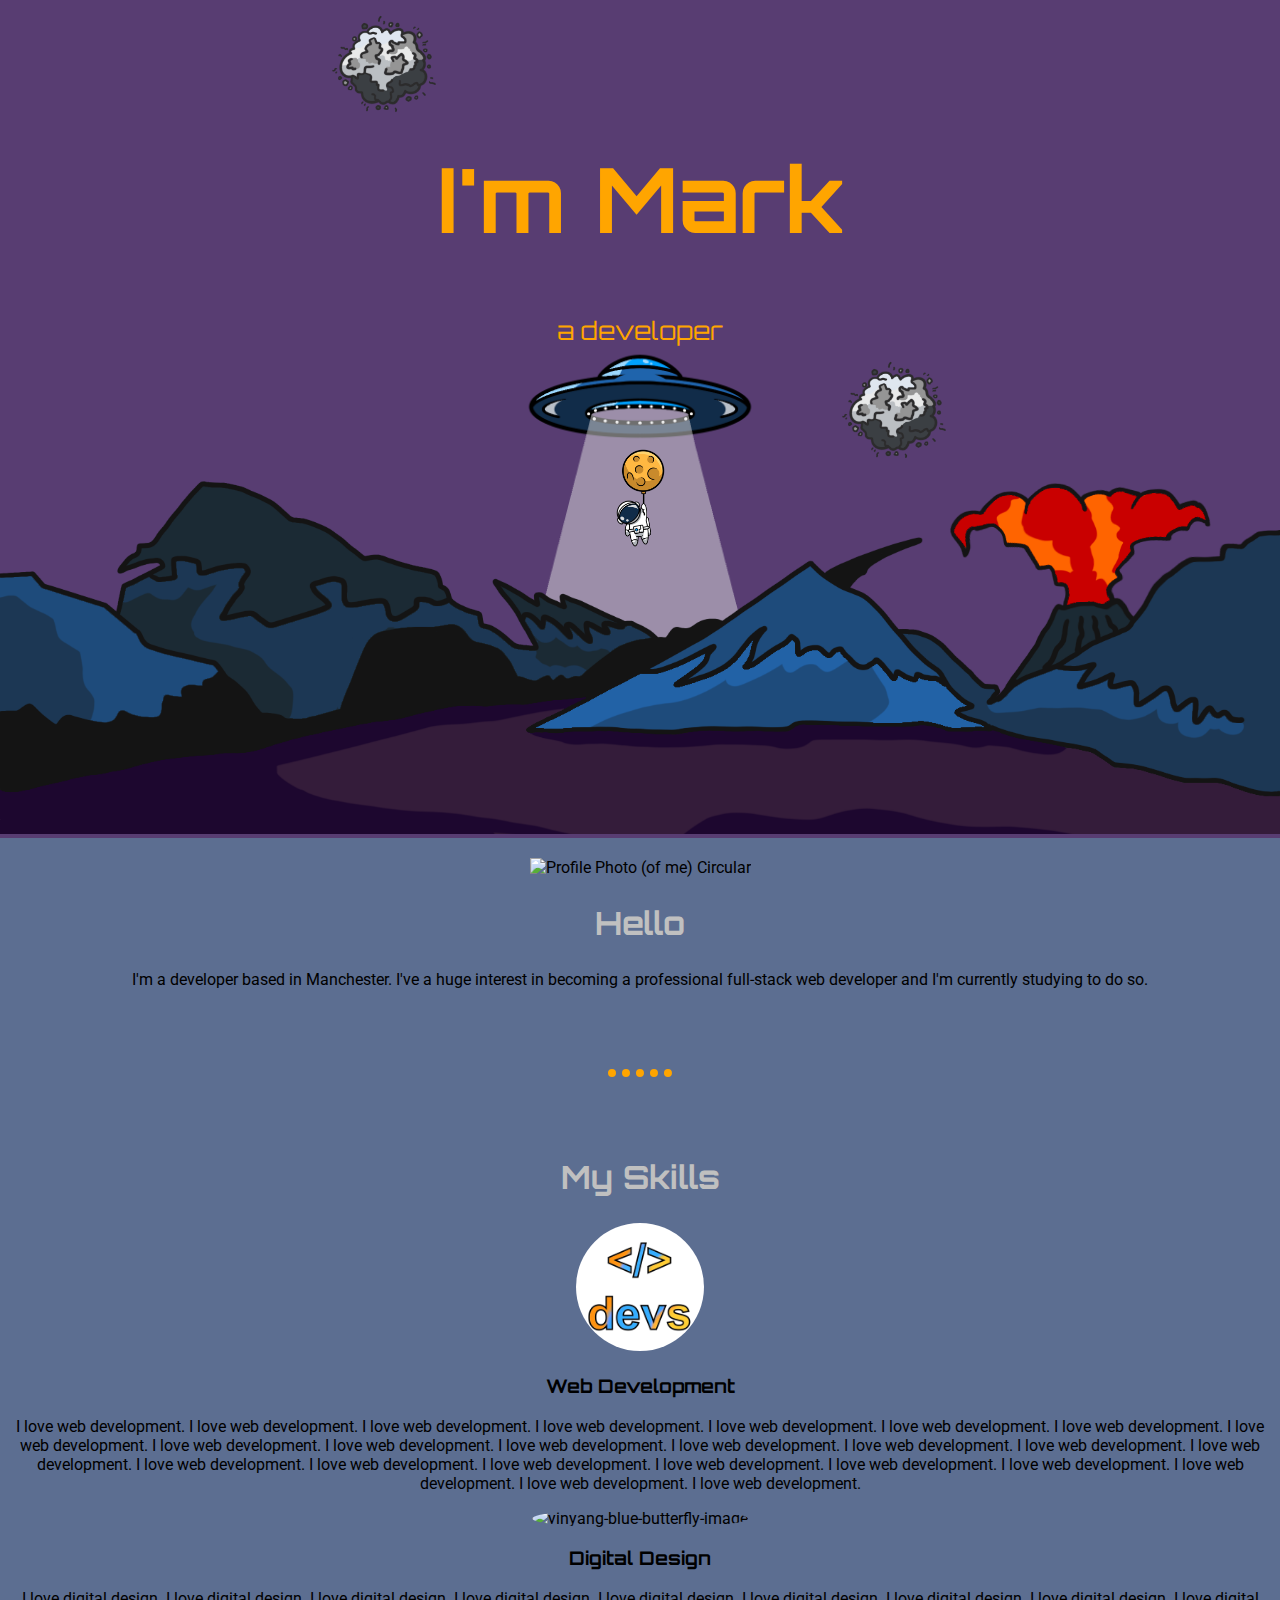
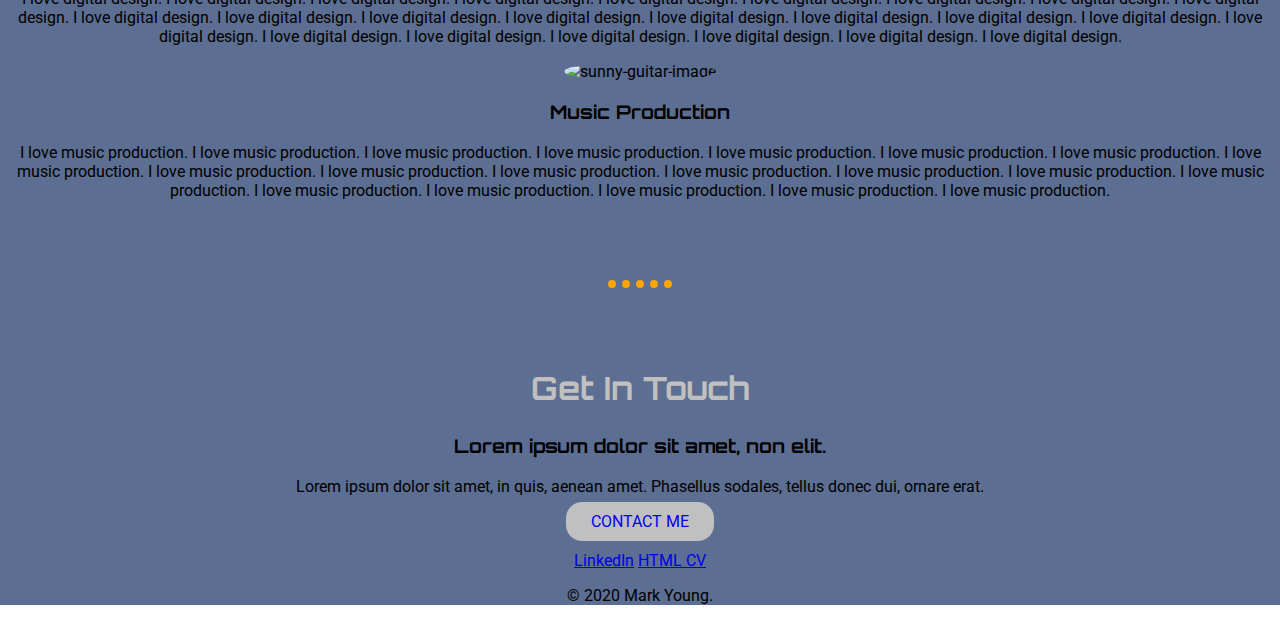
==== index.html @ fd63c4c2 "Add files via upload" ====
<!DOCTYPE html>
<html lang="en" dir="ltr">

<head>
  <meta charset="utf-8">
  <title>Mark Young's Personal Site</title>
  <link rel="stylesheet" type="text/css" href="css/styles.css">
  <link rel="icon" href="favicon-me.ico">
  <link rel="preconnect" href="https://fonts.gstatic.com">
  <link href="https://fonts.googleapis.com/css2?family=Orbitron:wght@400;500;600;700;800;900&family=Roboto:wght@100;300;400;500&display=swap" rel="stylesheet">
</head>

<body>
  <div class="top-container">
    <img class="asteroid-one" src="images/asteroid.png" alt="asteroid-image">
    <h1 class="name">I'm Mark</h1>
    <p class="developer">a developer</p>
    <img class="asteroid-two" src="images/asteroid.png" alt="asteroid-image">
    <img class="ufo" src="images/ufo.png" alt="ufo-image">
    <img class="cute-astronaut" src="images/cute_astronaut.png" alt="cute-astronaut-image">
    <img class="alien-planet" src="images/alien_planet.png" alt="alien-planet-image">
  </div>
  <div class="middle-container">
    <div class="profile">
      <img class="profile-pic" src="images/Profile_Photo_(Me)_Circular.png" width="200" height="200" alt="Profile Photo (of me) Circular">
      <h2>Hello</h2>
      <p>I'm a developer based in Manchester. I've a huge interest in becoming a professional full-stack web developer and I'm currently studying to do so.</p>
    </div>
    <hr>
    <div class="skills">
      <h2>My Skills</h2>
      <div class="skill-row">
        <img class="webdev" src="images/web_dev.png" alt="web-dev-image">
        <h3>Web Development</h3>
        <p>I love web development. I love web development. I love web development. I love web development. I love web development. I love web development.
          I love web development. I love web development. I love web development. I love web development. I love web development. I love web development.
          I love web development. I love web development. I love web development. I love web development. I love web development. I love web development.
          I love web development. I love web development. I love web development. I love web development. I love web development. I love web development.</p>
      </div>
      <div class="skill-row">
        <img class="digidesign" src="images/yinyang_blue_butterfly.png" alt="yinyang-blue-butterfly-image">
        <h3>Digital Design</h3>
        <p>I love digital design. I love digital design. I love digital design. I love digital design. I love digital design. I love digital design.
          I love digital design. I love digital design. I love digital design. I love digital design. I love digital design. I love digital design.
          I love digital design. I love digital design. I love digital design. I love digital design. I love digital design. I love digital design.
          I love digital design. I love digital design. I love digital design. I love digital design. I love digital design. I love digital design.</p>
      </div>
      <div class="skill-row">
        <img class="musicprod" src="images/sunny_guitar.png" alt="sunny-guitar-image">
        <h3>Music Production</h3>
        <p>I love music production. I love music production. I love music production. I love music production. I love music production.
          I love music production. I love music production. I love music production. I love music production. I love music production.
          I love music production. I love music production. I love music production. I love music production. I love music production.
          I love music production. I love music production. I love music production. I love music production. I love music production.</p>
      </div>
    </div>
    <hr>
    <div class="contact-me">
      <h2>Get In Touch</h2>
      <h3>Lorem ipsum dolor sit amet, non elit.</h3>
      <p>Lorem ipsum dolor sit amet, in quis, aenean amet. Phasellus sodales, tellus donec dui, ornare erat.</p>
      <a class="btn" href="mailto:markyoung76@me.com">CONTACT ME</a>
    </div>
  </div>


  <div class="bottom-container">
    <a class="footer-link" href="https://www.linkedin.com/in/mark-young-developer/">LinkedIn</a>
    <a class="footer-link" href="https://markyoung76.github.io/cv-html/">HTML CV</a>
    <p>© 2020 Mark Young.</p>
  </div>

</body>

</html>
---- css/styles.css ----
body {
  margin: 0;
  text-align: center;
  font-family: 'Roboto', sans-serif;
  font-size: 100%;
}

h1 {
  font-size: 5.625rem;
  font-family: 'Orbitron', sans-serif;
  color: orange;
}

h2 {
  font-size: 2rem;
  font-family: 'Orbitron', sans-serif;
  color: silver;
}

h3 {
  font-family: 'Orbitron', sans-serif;
}

hr {
  margin: 80px auto;
  border-style: none;
  border-top-style: dotted;
  border-color: orange;
  border-width: 8px;
  width: 5%;
  background-color: #5c6e91;
}

.top-container {
  width: auto;
  background-color: #583d72;
  margin: 0;
}

.name {
  width: 100%;
  padding-top: 10px;
  margin-top: 0;
  margin: 0 auto 60px auto;
}

.developer {
  width: 100%;
  font-size: 1.5625rem;
  font-family: 'Orbitron', sans-serif;
  margin: 0 auto;
  color: orange;
}

.asteroid-one {
  width: 10%;
  position: relative;
  right: 20%;
  margin: 0;
}

.asteroid-two {
  width: 10%;
  position: relative;
  left: 24%;
  margin: 0;
}

.ufo {
  width: 30%;
  position: absolute;
  left: 35%;
}

.cute-astronaut {
  width: 8%;
  position: relative;
  right: 5%;
  top: 75px;
}

.alien-planet {
  width: 100%;
  position: relative;
}

.middle-container {
  width: auto;
  background-color: #5c6e91;
}

.profile-pic {
  width: 10%;
  height: 10%;
  padding-top: 20px;
}

.webdev {
  width: 10%;
  height: 10%;
  border-radius: 50%;
}

.digidesign {
  width: 10%;
  height: 10%;
  border-radius: 50%;
}

.musicprod {
  width: 10%;
  height: 10%;
  border-radius: 50%;
}

.btn {
  font-family: 'Roboto', sans-serif;
  font-size: 1rem;
  padding: 10px 25px;
  border-radius: 16px;
  border-width: thin;
  border-color: silver;
  background-color: silver;
  flex: 1;
  text-decoration: none;
}

.btn:hover {
  background-color: orange;
}

.bottom-container {
  width: auto;
  background-color: #5c6e91;
  padding-top: 20px;
}
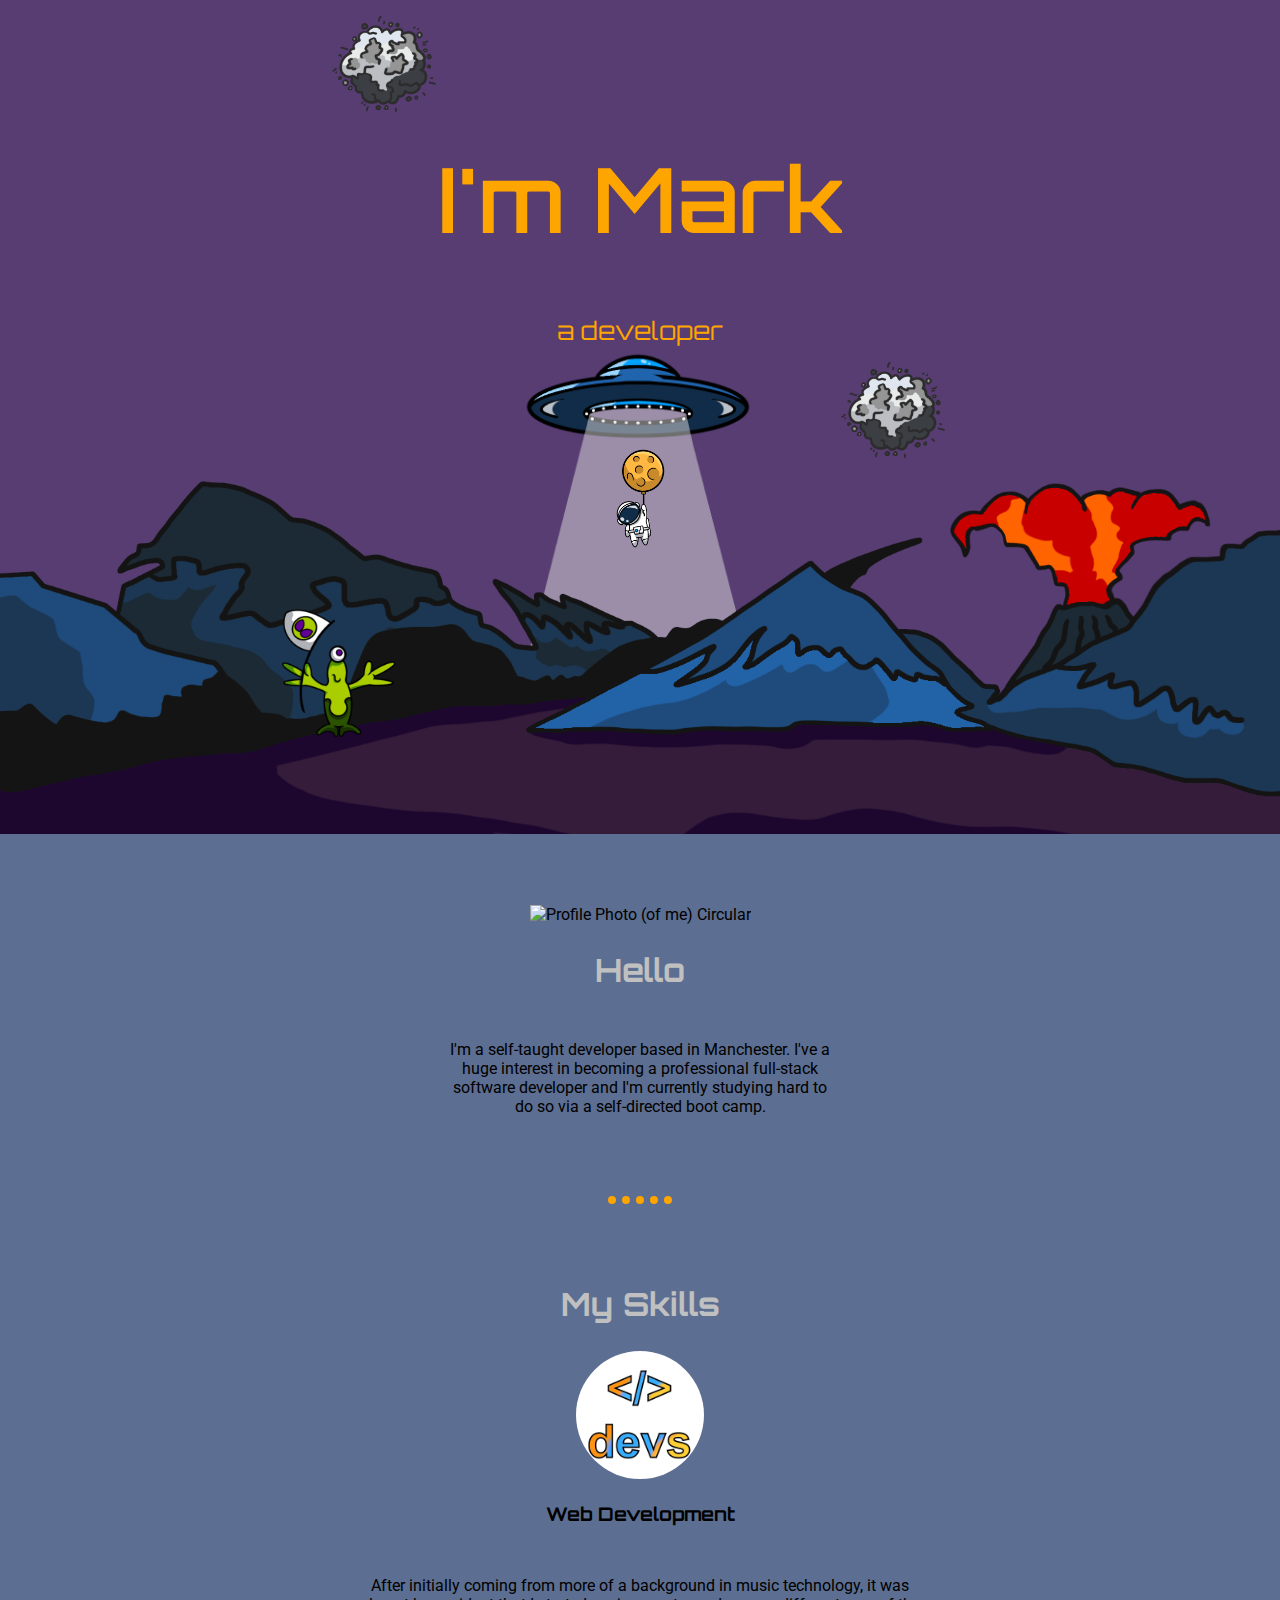
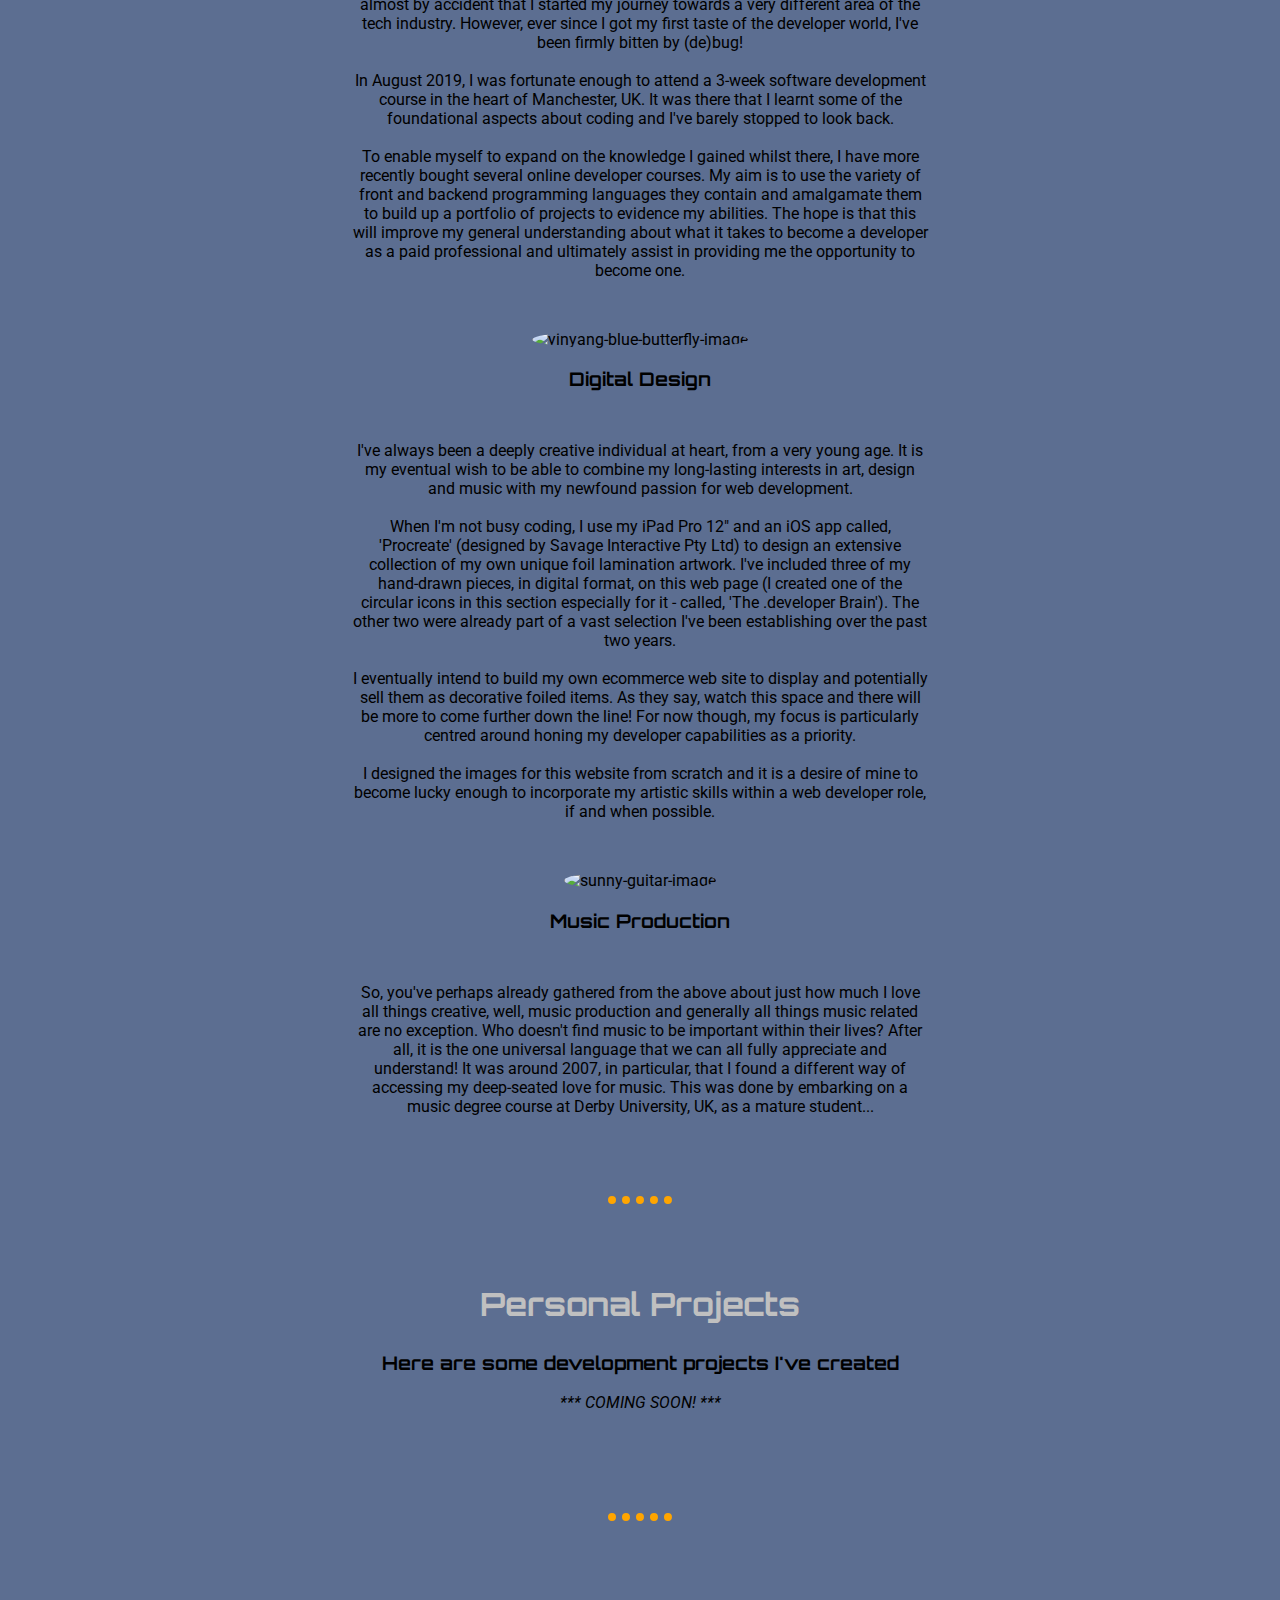
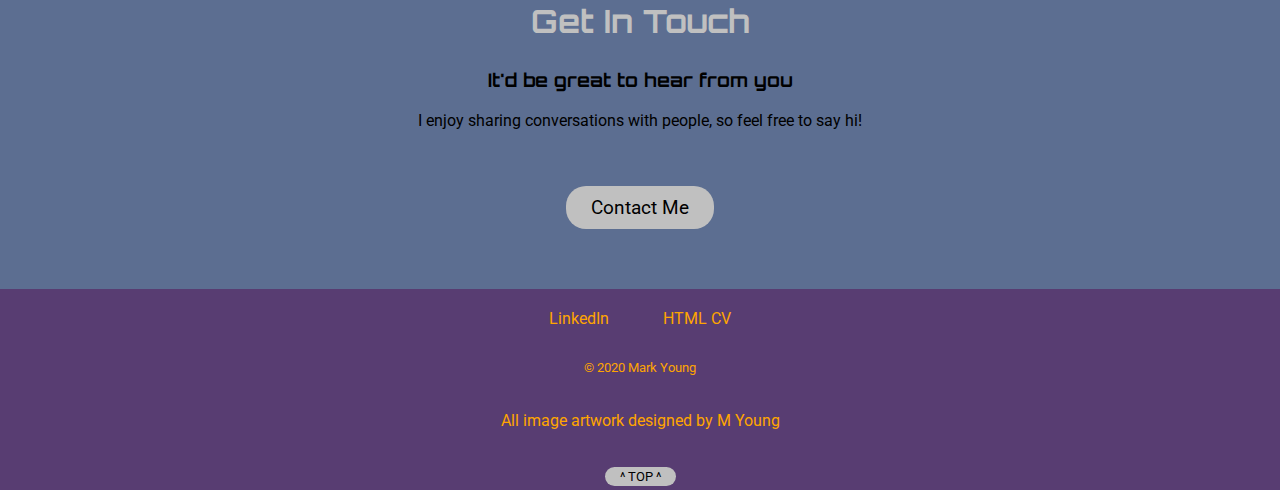
==== commit d61b7094: "Add files via upload" ====
--- a/index.html
+++ b/index.html
@@ -3,7 +3,7 @@
 
 <head>
   <meta charset="utf-8">
-  <title>Mark Young's Personal Site</title>
+  <title>Mark Young Developer</title>
   <link rel="stylesheet" type="text/css" href="css/styles.css">
   <link rel="icon" href="favicon-me.ico">
   <link rel="preconnect" href="https://fonts.gstatic.com">
@@ -11,20 +11,22 @@
 </head>
 
 <body>
-  <div class="top-container">
+  <div id="top" class="top-container">
     <img class="asteroid-one" src="images/asteroid.png" alt="asteroid-image">
     <h1 class="name">I'm Mark</h1>
     <p class="developer">a developer</p>
     <img class="asteroid-two" src="images/asteroid.png" alt="asteroid-image">
     <img class="ufo" src="images/ufo.png" alt="ufo-image">
     <img class="cute-astronaut" src="images/cute_astronaut.png" alt="cute-astronaut-image">
+    <img class="funny-alien" src="images/funny_alien.png" alt="funny-alien-image">
     <img class="alien-planet" src="images/alien_planet.png" alt="alien-planet-image">
   </div>
   <div class="middle-container">
     <div class="profile">
       <img class="profile-pic" src="images/Profile_Photo_(Me)_Circular.png" width="200" height="200" alt="Profile Photo (of me) Circular">
       <h2>Hello</h2>
-      <p>I'm a developer based in Manchester. I've a huge interest in becoming a professional full-stack web developer and I'm currently studying to do so.</p>
+      <p class="intro-text">I'm a self-taught developer based in Manchester. I've a huge interest in becoming a professional full-stack software developer
+        and I'm currently studying hard to do so via a self-directed boot camp.</p>
     </div>
     <hr>
     <div class="skills">
@@ -32,34 +34,55 @@
       <div class="skill-row">
         <img class="webdev" src="images/web_dev.png" alt="web-dev-image">
         <h3>Web Development</h3>
-        <p>I love web development. I love web development. I love web development. I love web development. I love web development. I love web development.
-          I love web development. I love web development. I love web development. I love web development. I love web development. I love web development.
-          I love web development. I love web development. I love web development. I love web development. I love web development. I love web development.
-          I love web development. I love web development. I love web development. I love web development. I love web development. I love web development.</p>
+        <p class="webdev-text">After initially coming from more of a background in music technology, it was almost by accident that I started my journey towards a very different area
+          of the tech industry. However, ever since I got my first taste of the developer world, I've been firmly bitten by (de)bug!
+          <br><br>
+          In August 2019, I was fortunate enough to attend a 3-week software development course in the heart of Manchester, UK. It was there that I learnt some of the foundational
+          aspects about coding and I've barely stopped to look back.
+          <br><br>
+          To enable myself to expand on the knowledge I gained whilst there, I have more recently bought several online developer courses. My aim is to use the variety of front and
+          backend programming languages they contain and amalgamate them to build up a portfolio of projects to evidence my abilities. The hope is that this will improve my general
+          understanding about what it takes to become a developer as a paid professional and ultimately assist in providing me the opportunity to become one.
+        </p>
       </div>
       <div class="skill-row">
         <img class="digidesign" src="images/yinyang_blue_butterfly.png" alt="yinyang-blue-butterfly-image">
         <h3>Digital Design</h3>
-        <p>I love digital design. I love digital design. I love digital design. I love digital design. I love digital design. I love digital design.
-          I love digital design. I love digital design. I love digital design. I love digital design. I love digital design. I love digital design.
-          I love digital design. I love digital design. I love digital design. I love digital design. I love digital design. I love digital design.
-          I love digital design. I love digital design. I love digital design. I love digital design. I love digital design. I love digital design.</p>
+        <p class="digidesign-text">I've always been a deeply creative individual at heart, from a very young age. It is my eventual wish to be able to combine my long-lasting interests
+          in art, design and music with my newfound passion for web development.
+          <br><br>
+          When I'm not busy coding, I use my iPad Pro 12" and an iOS app called, 'Procreate' (designed by Savage Interactive Pty Ltd) to design an extensive collection of my own unique
+          foil lamination artwork. I've included three of my hand-drawn pieces, in digital format, on this web page (I created one of the circular icons in this section especially
+          for it - called, 'The .developer Brain'). The other two were already part of a vast selection I've been establishing over the past two years.
+          <br><br>
+          I eventually intend to build my own ecommerce web site to display and potentially sell them as decorative foiled items. As they say, watch this space and there will be
+          more to come further down the line! For now though, my focus is particularly centred around honing my developer capabilities as a priority.
+          <br><br>
+          I designed the images for this website from scratch and it is a desire of mine to become lucky enough to incorporate my artistic skills within a web developer role, if and
+          when possible.
+        </p>
       </div>
       <div class="skill-row">
         <img class="musicprod" src="images/sunny_guitar.png" alt="sunny-guitar-image">
         <h3>Music Production</h3>
-        <p>I love music production. I love music production. I love music production. I love music production. I love music production.
-          I love music production. I love music production. I love music production. I love music production. I love music production.
-          I love music production. I love music production. I love music production. I love music production. I love music production.
-          I love music production. I love music production. I love music production. I love music production. I love music production.</p>
+        <p class="musicprod-text">So, you've perhaps already gathered from the above about just how much I love all things creative, well, music production and generally all things
+          music related are no exception. Who doesn't find music to be important within their lives? After all, it is the one universal language that we can all fully appreciate and
+          understand! It was around 2007, in particular, that I found a different way of accessing my deep-seated love for music. This was done by embarking on a music degree
+          course at Derby University, UK, as a mature student... </p>
       </div>
+    </div>
+    <hr>
+    <div class="projects">
+      <h2>Personal Projects</h2>
+      <h3>Here are some development projects I've created</h3>
+      <p><em>*** COMING SOON! ***</em></p>
     </div>
     <hr>
     <div class="contact-me">
       <h2>Get In Touch</h2>
-      <h3>Lorem ipsum dolor sit amet, non elit.</h3>
-      <p>Lorem ipsum dolor sit amet, in quis, aenean amet. Phasellus sodales, tellus donec dui, ornare erat.</p>
-      <a class="btn" href="mailto:markyoung76@me.com">CONTACT ME</a>
+      <h3>It'd be great to hear from you</h3>
+      <p class="btn-gap">I enjoy sharing conversations with people, so feel free to say hi!</p>
+      <a class="btn" href="mailto:markyoung76@me.com">Contact Me</a>
     </div>
   </div>
 
@@ -67,7 +90,9 @@
   <div class="bottom-container">
     <a class="footer-link" href="https://www.linkedin.com/in/mark-young-developer/">LinkedIn</a>
     <a class="footer-link" href="https://markyoung76.github.io/cv-html/">HTML CV</a>
-    <p>© 2020 Mark Young.</p>
+    <p class="copyright">© 2020 Mark Young</p>
+    <p class="image-credits">All image artwork designed by M Young</p>
+    <a class="buttontop" href="#top">^ TOP ^</a>
   </div>
 
 </body>
--- a/css/styles.css
+++ b/css/styles.css
@@ -1,3 +1,5 @@
+/*body headers and horizontal rules*/
+
 body {
   margin: 0;
   text-align: center;
@@ -15,6 +17,10 @@
   font-size: 2rem;
   font-family: 'Orbitron', sans-serif;
   color: silver;
+}
+
+h2:hover {
+  color: orange;
 }
 
 h3 {
@@ -31,6 +37,8 @@
   background-color: #5c6e91;
 }
 
+/*top container*/
+
 .top-container {
   width: auto;
   background-color: #583d72;
@@ -39,11 +47,16 @@
 
 .name {
   width: 100%;
+  font-weight: 600;
   padding-top: 10px;
   margin-top: 0;
   margin: 0 auto 60px auto;
 }
 
+.name:hover {
+  color: silver;
+}
+
 .developer {
   width: 100%;
   font-size: 1.5625rem;
@@ -52,6 +65,10 @@
   color: orange;
 }
 
+.developer:hover {
+  color: silver;
+}
+
 .asteroid-one {
   width: 10%;
   position: relative;
@@ -62,27 +79,38 @@
 .asteroid-two {
   width: 10%;
   position: relative;
-  left: 24%;
-  margin: 0;
+  left: 45.2%;
+  margin-bottom: 20%;
 }
 
 .ufo {
   width: 30%;
-  position: absolute;
-  left: 35%;
+  position: relative;
+  left: 5%;
 }
 
 .cute-astronaut {
   width: 8%;
   position: relative;
-  right: 5%;
-  top: 75px;
+  right: 14%;
+  margin: 0 0 14.1% 0;
+}
+
+.funny-alien {
+  width: 12%;
+  position: relative;
+  z-index: 1;
+  right: 48%;
+  margin: 0 0 -1.5% 0;
 }
 
 .alien-planet {
   width: 100%;
   position: relative;
-}
+  margin: -20% auto -1% auto;
+}
+
+/*middle container*/
 
 .middle-container {
   width: auto;
@@ -92,7 +120,12 @@
 .profile-pic {
   width: 10%;
   height: 10%;
-  padding-top: 20px;
+  padding-top: 80px;
+}
+
+.intro-text {
+  margin: 50px auto;
+  width: 30%;
 }
 
 .webdev {
@@ -101,23 +134,50 @@
   border-radius: 50%;
 }
 
+.webdev-text {
+  margin: 50px auto;
+  width: 45%;
+}
+
 .digidesign {
   width: 10%;
   height: 10%;
   border-radius: 50%;
 }
 
+.digidesign-text {
+  margin: 50px auto;
+  width: 45%;
+}
+
 .musicprod {
   width: 10%;
   height: 10%;
   border-radius: 50%;
 }
 
+.musicprod-text {
+  margin: 50px auto;
+  width: 45%;
+}
+
+.projects {
+  padding: 0 0 5px 0;
+}
+
+.contact-me {
+  padding: 0 0 70px 0;
+}
+
+.btn-gap {
+  padding: 0 0 50px 0;
+}
+
 .btn {
-  font-family: 'Roboto', sans-serif;
-  font-size: 1rem;
+  color: black;
+  font-size: 1.2rem;
   padding: 10px 25px;
-  border-radius: 16px;
+  border-radius: 20px;
   border-width: thin;
   border-color: silver;
   background-color: silver;
@@ -129,8 +189,56 @@
   background-color: orange;
 }
 
+/*bottom container*/
+
 .bottom-container {
   width: auto;
-  background-color: #5c6e91;
+  background-color: #583d72;
+  padding: 20px 0 5px 0;
+}
+
+.footer-link {
+  color: orange;
+  font-size: 1rem;
+  padding: 0 25px 0 25px;
+  text-decoration: none;
+}
+
+.footer-link:hover {
+  color: silver;
+}
+
+.copyright {
+  color: orange;
+  font-size: 0.8rem;
   padding-top: 20px;
 }
+
+.copyright:hover {
+  color: silver;
+}
+
+.image-credits {
+  color: orange;
+  font-size: 1rem;
+  padding: 20px 0 20px 0;
+}
+
+.image-credits:hover {
+  color: silver;
+}
+
+.buttontop {
+  color: black;
+  font-size: 0.8rem;
+  padding: 2px 15px;
+  border-radius: 18px;
+  border-width: thin;
+  border-color: silver;
+  background-color: silver;
+  text-decoration: none;
+}
+
+.buttontop:hover {
+  background-color: orange;
+}
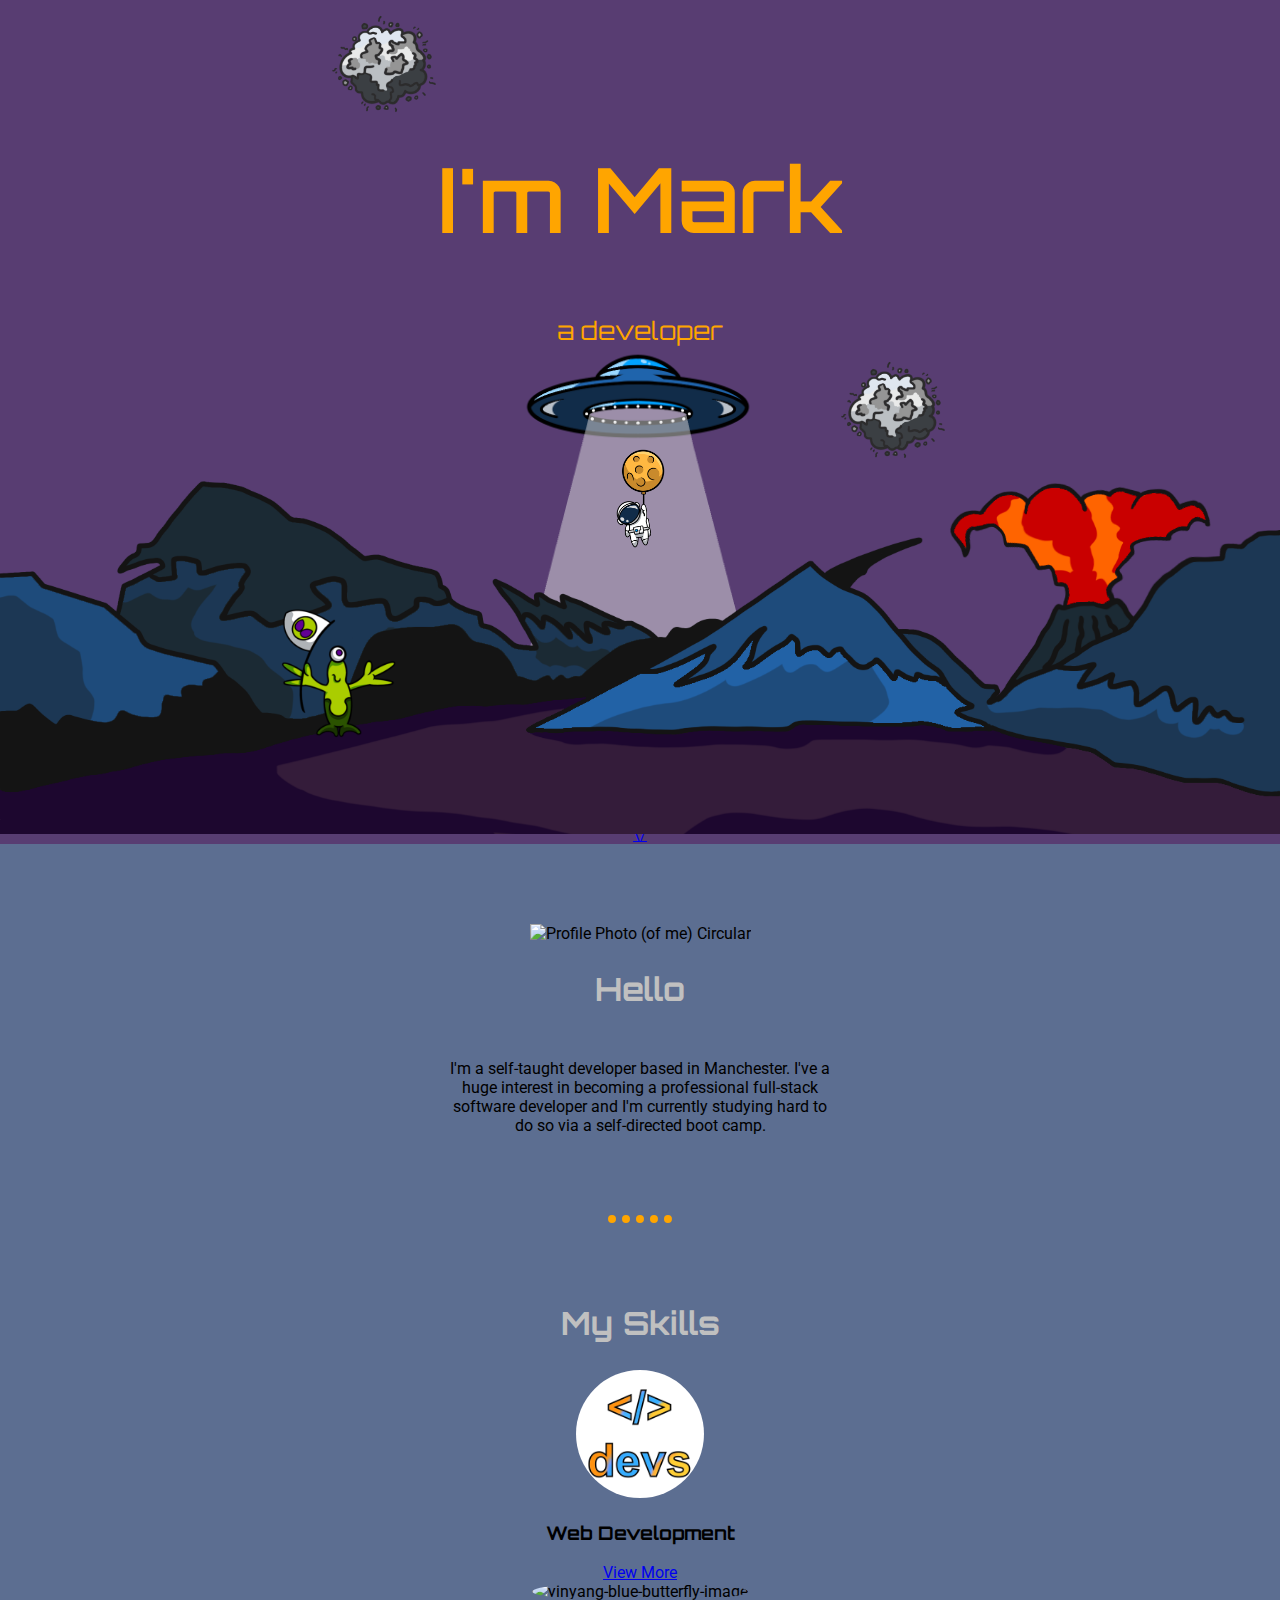
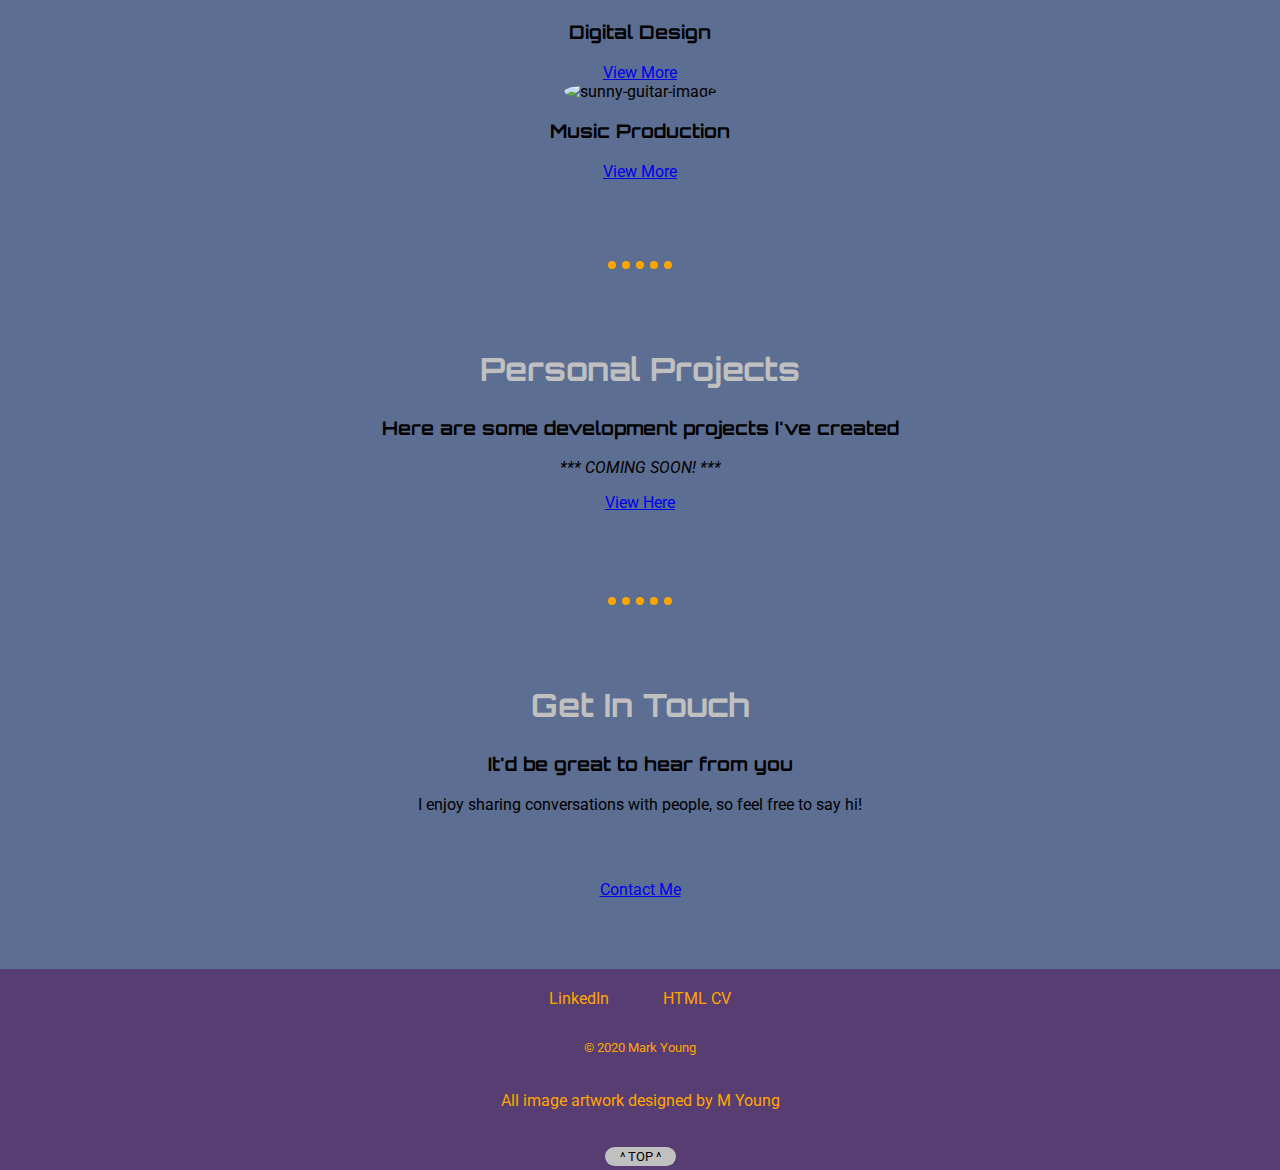
==== commit b305e6bb: "Add files via upload" ====
--- a/index.html
+++ b/index.html
@@ -20,8 +20,9 @@
     <img class="cute-astronaut" src="images/cute_astronaut.png" alt="cute-astronaut-image">
     <img class="funny-alien" src="images/funny_alien.png" alt="funny-alien-image">
     <img class="alien-planet" src="images/alien_planet.png" alt="alien-planet-image">
+    <a class="buttonmiddle" href="#middle"> \/ </a>
   </div>
-  <div class="middle-container">
+  <div id="middle" class="middle-container">
     <div class="profile">
       <img class="profile-pic" src="images/Profile_Photo_(Me)_Circular.png" width="200" height="200" alt="Profile Photo (of me) Circular">
       <h2>Hello</h2>
@@ -34,41 +35,17 @@
       <div class="skill-row">
         <img class="webdev" src="images/web_dev.png" alt="web-dev-image">
         <h3>Web Development</h3>
-        <p class="webdev-text">After initially coming from more of a background in music technology, it was almost by accident that I started my journey towards a very different area
-          of the tech industry. However, ever since I got my first taste of the developer world, I've been firmly bitten by (de)bug!
-          <br><br>
-          In August 2019, I was fortunate enough to attend a 3-week software development course in the heart of Manchester, UK. It was there that I learnt some of the foundational
-          aspects about coding and I've barely stopped to look back.
-          <br><br>
-          To enable myself to expand on the knowledge I gained whilst there, I have more recently bought several online developer courses. My aim is to use the variety of front and
-          backend programming languages they contain and amalgamate them to build up a portfolio of projects to evidence my abilities. The hope is that this will improve my general
-          understanding about what it takes to become a developer as a paid professional and ultimately assist in providing me the opportunity to become one.
-        </p>
+        <a class="btn-view-more" href="webdev.html#middle">View More</a>
       </div>
       <div class="skill-row">
         <img class="digidesign" src="images/yinyang_blue_butterfly.png" alt="yinyang-blue-butterfly-image">
         <h3>Digital Design</h3>
-        <p class="digidesign-text">I've always been a deeply creative individual at heart, from a very young age. It is my eventual wish to be able to combine my long-lasting interests
-          in art, design and music with my newfound passion for web development.
-          <br><br>
-          When I'm not busy coding, I use my iPad Pro 12" and an iOS app called, 'Procreate' (designed by Savage Interactive Pty Ltd) to design an extensive collection of my own unique
-          foil lamination artwork. I've included three of my hand-drawn pieces, in digital format, on this web page (I created one of the circular icons in this section especially
-          for it - called, 'The .developer Brain'). The other two were already part of a vast selection I've been establishing over the past two years.
-          <br><br>
-          I eventually intend to build my own ecommerce web site to display and potentially sell them as decorative foiled items. As they say, watch this space and there will be
-          more to come further down the line! For now though, my focus is particularly centred around honing my developer capabilities as a priority.
-          <br><br>
-          I designed the images for this website from scratch and it is a desire of mine to become lucky enough to incorporate my artistic skills within a web developer role, if and
-          when possible.
-        </p>
+        <a class="btn-view-more" href="digidesign.html#middle">View More</a>
       </div>
       <div class="skill-row">
         <img class="musicprod" src="images/sunny_guitar.png" alt="sunny-guitar-image">
         <h3>Music Production</h3>
-        <p class="musicprod-text">So, you've perhaps already gathered from the above about just how much I love all things creative, well, music production and generally all things
-          music related are no exception. Who doesn't find music to be important within their lives? After all, it is the one universal language that we can all fully appreciate and
-          understand! It was around 2007, in particular, that I found a different way of accessing my deep-seated love for music. This was done by embarking on a music degree
-          course at Derby University, UK, as a mature student... </p>
+        <a class="btn-view-more-2" href="musicprod.html#middle">View More</a>
       </div>
     </div>
     <hr>
@@ -76,16 +53,16 @@
       <h2>Personal Projects</h2>
       <h3>Here are some development projects I've created</h3>
       <p><em>*** COMING SOON! ***</em></p>
+      <a class="btn-view-more-3" href="projects.html">View Here</a>
     </div>
     <hr>
     <div class="contact-me">
       <h2>Get In Touch</h2>
       <h3>It'd be great to hear from you</h3>
       <p class="btn-gap">I enjoy sharing conversations with people, so feel free to say hi!</p>
-      <a class="btn" href="mailto:markyoung76@me.com">Contact Me</a>
+      <a class="btn-contact" href="mailto:markyoung76@me.com">Contact Me</a>
     </div>
   </div>
-
 
   <div class="bottom-container">
     <a class="footer-link" href="https://www.linkedin.com/in/mark-young-developer/">LinkedIn</a>
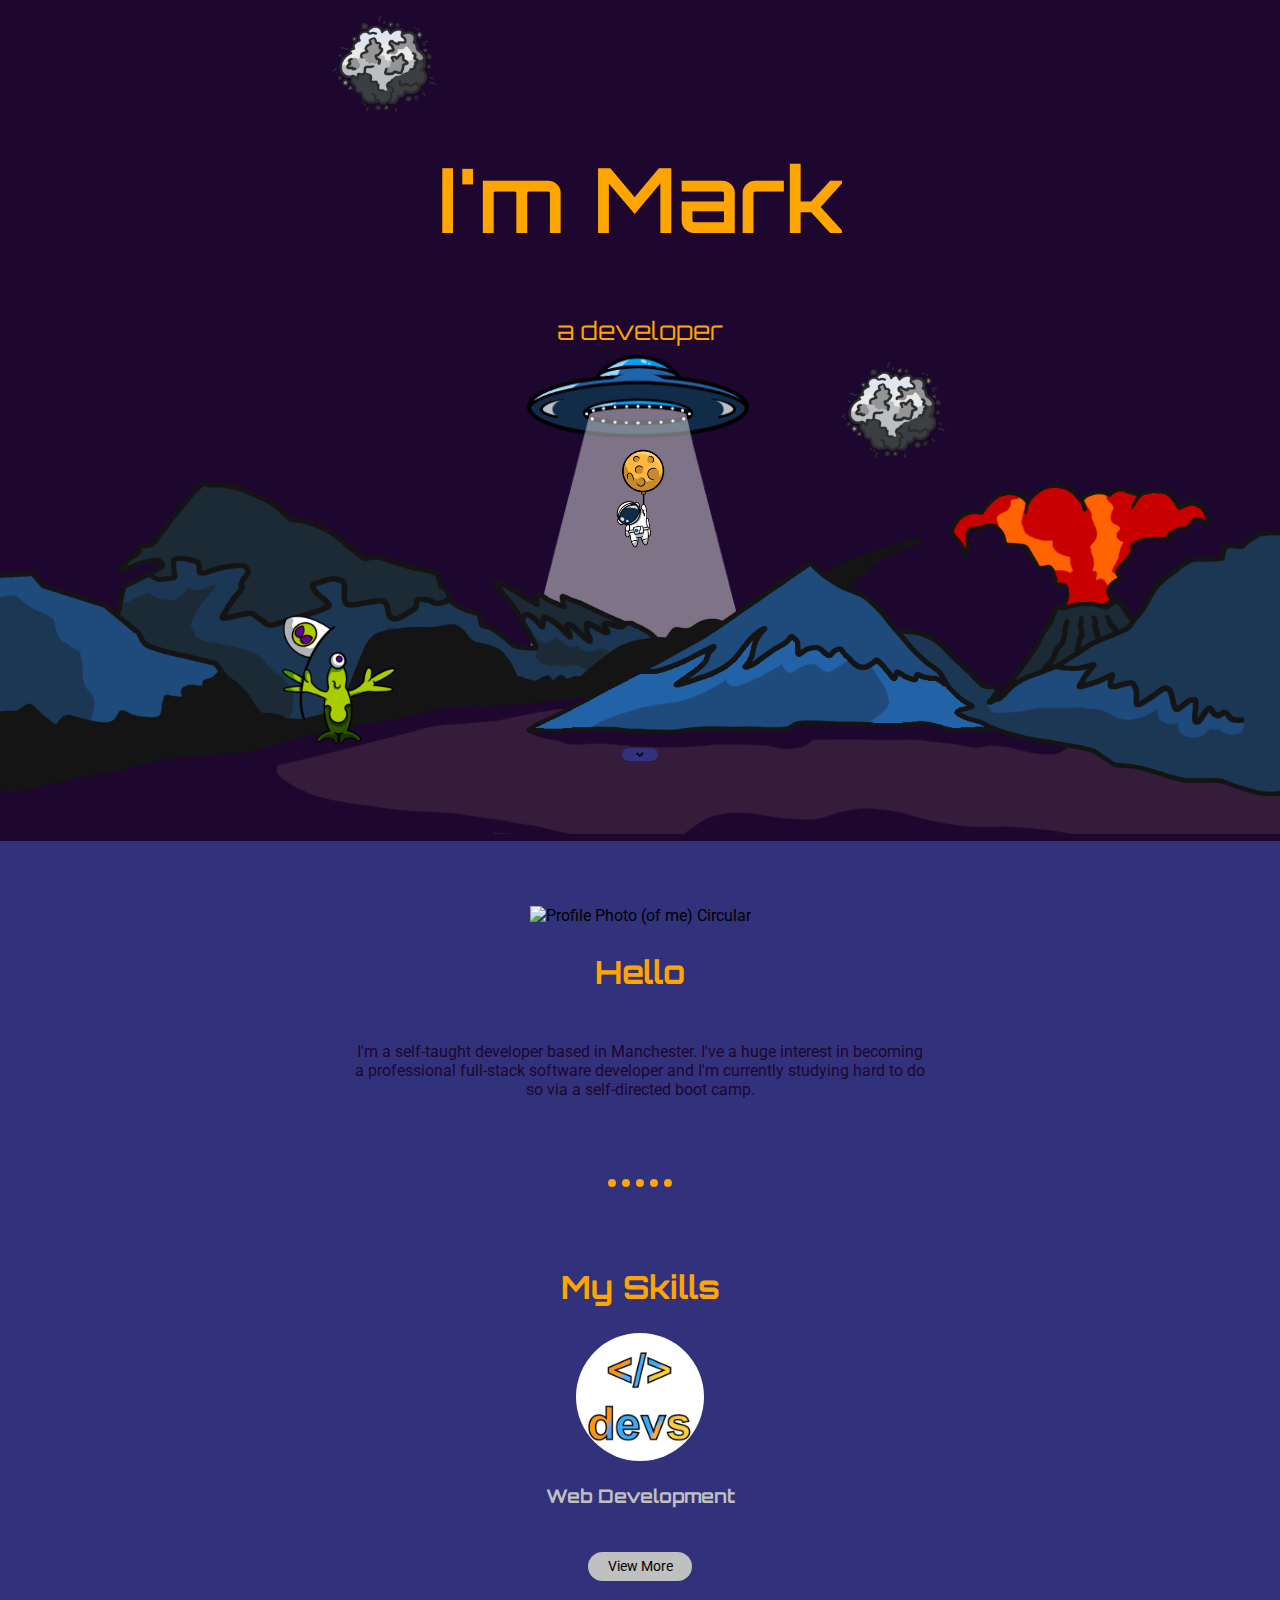
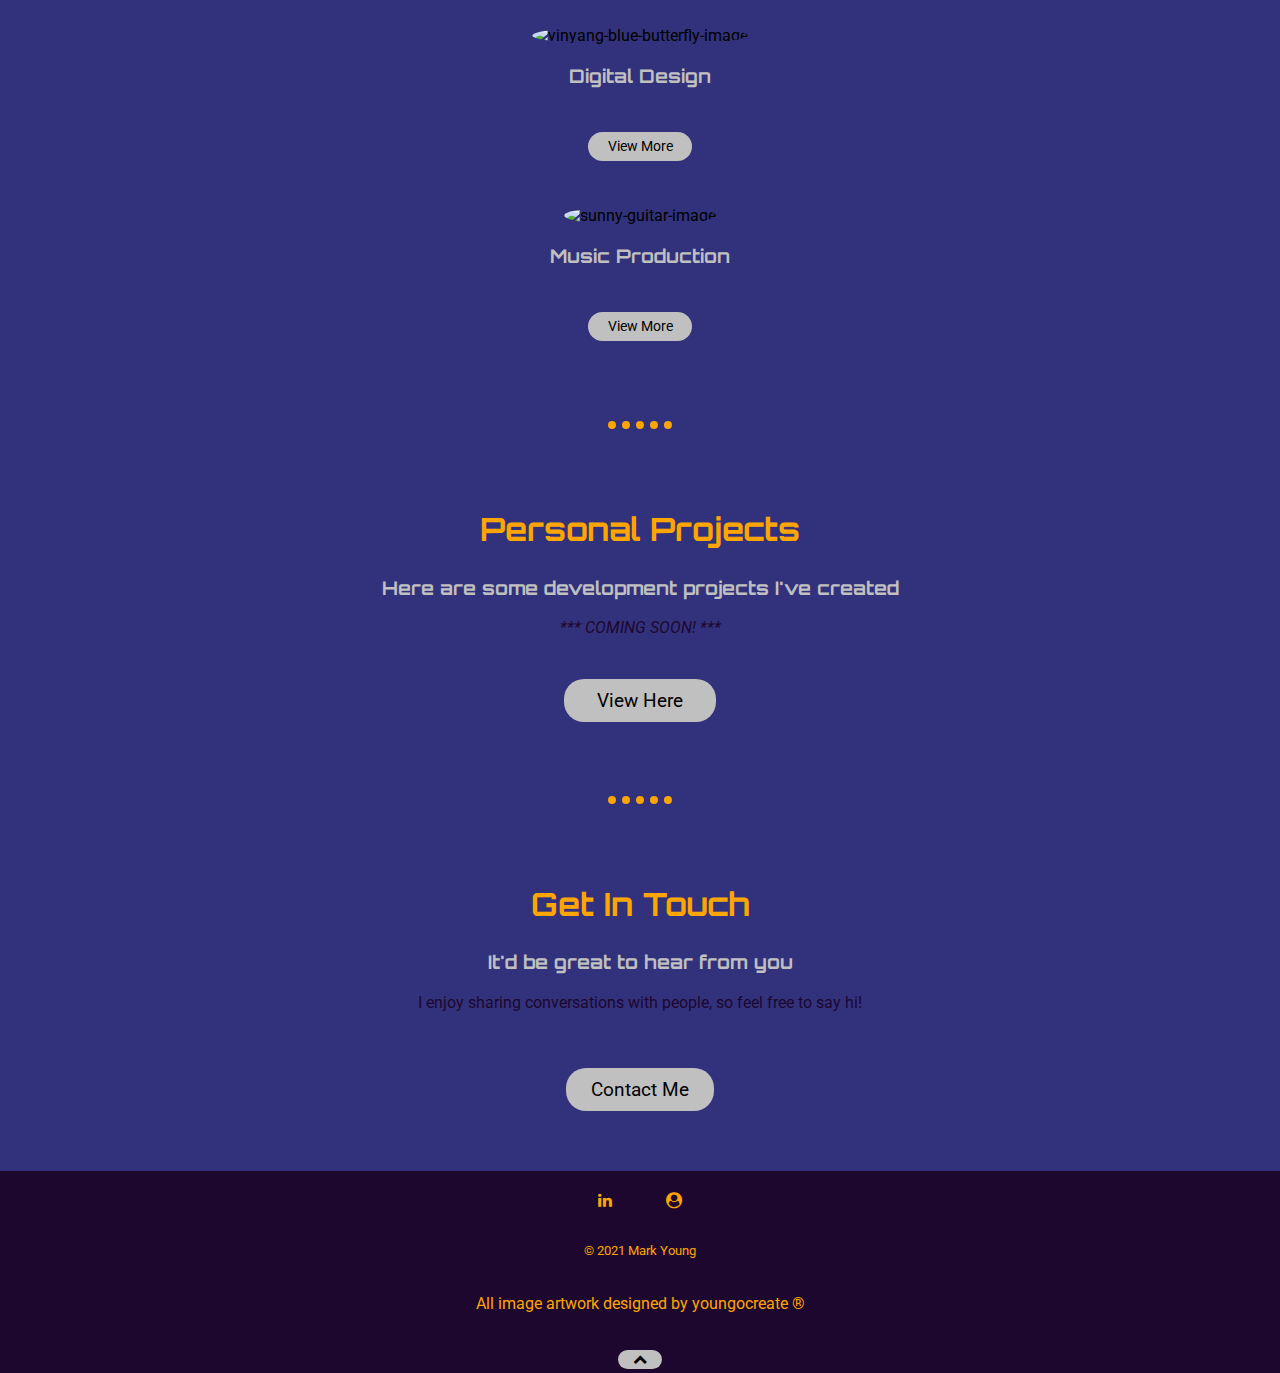
==== commit 0cbe1726: "Add files via upload" ====
--- a/index.html
+++ b/index.html
@@ -5,6 +5,7 @@
   <meta charset="utf-8">
   <title>Mark Young Developer</title>
   <link rel="stylesheet" type="text/css" href="css/styles.css">
+  <link rel="stylesheet" href="https://cdnjs.cloudflare.com/ajax/libs/font-awesome/4.7.0/css/font-awesome.min.css">
   <link rel="icon" href="favicon-me.ico">
   <link rel="preconnect" href="https://fonts.gstatic.com">
   <link href="https://fonts.googleapis.com/css2?family=Orbitron:wght@400;500;600;700;800;900&family=Roboto:wght@100;300;400;500&display=swap" rel="stylesheet">
@@ -20,7 +21,7 @@
     <img class="cute-astronaut" src="images/cute_astronaut.png" alt="cute-astronaut-image">
     <img class="funny-alien" src="images/funny_alien.png" alt="funny-alien-image">
     <img class="alien-planet" src="images/alien_planet.png" alt="alien-planet-image">
-    <a class="buttonmiddle" href="#middle"> \/ </a>
+    <a class="buttonmiddle" href="#middle"><i class="fa fa-chevron-down"></i></a>
   </div>
   <div id="middle" class="middle-container">
     <div class="profile">
@@ -53,7 +54,7 @@
       <h2>Personal Projects</h2>
       <h3>Here are some development projects I've created</h3>
       <p><em>*** COMING SOON! ***</em></p>
-      <a class="btn-view-more-3" href="projects.html">View Here</a>
+      <a class="btn-view-more-3" href="projects.html#middle">View Here</a>
     </div>
     <hr>
     <div class="contact-me">
@@ -65,11 +66,11 @@
   </div>
 
   <div class="bottom-container">
-    <a class="footer-link" href="https://www.linkedin.com/in/mark-young-developer/">LinkedIn</a>
-    <a class="footer-link" href="https://markyoung76.github.io/cv-html/">HTML CV</a>
-    <p class="copyright">© 2020 Mark Young</p>
-    <p class="image-credits">All image artwork designed by M Young</p>
-    <a class="buttontop" href="#top">^ TOP ^</a>
+    <a class="footer-link" href="https://www.linkedin.com/in/mark-young-developer/"><i class="fa fa-linkedin"></i></a>
+    <a class="footer-link" href="https://markyoung76.github.io/cv-html/"><i class="fa fa-user-circle"></i></a>
+    <p class="copyright">© 2021 Mark Young</p>
+    <p class="image-credits">All image artwork designed by youngocreate ®</p>
+    <a class="buttontop" href="#top"><i class="fa fa-chevron-up"></i></a>
   </div>
 
 </body>
--- a/css/styles.css
+++ b/css/styles.css
@@ -1,4 +1,8 @@
-/*body headers and horizontal rules*/
+/* body headers, paragraphs and horizontal rules */
+
+html {
+  scroll-behavior: smooth; /* be careful using this as it may be an outdated option - it did however operate as desired? */
+}
 
 body {
   margin: 0;
@@ -16,33 +20,38 @@
 h2 {
   font-size: 2rem;
   font-family: 'Orbitron', sans-serif;
-  color: silver;
+  color: orange;
 }
 
 h2:hover {
-  color: orange;
+  color: silver;
 }
 
 h3 {
   font-family: 'Orbitron', sans-serif;
+  color: silver;
+}
+
+p {
+  font-size: 1rem;
+  color: #1d072f; /* originally black */
 }
 
 hr {
-  margin: 80px auto;
+  margin: 80px auto 80px auto;
   border-style: none;
   border-top-style: dotted;
   border-color: orange;
   border-width: 8px;
   width: 5%;
-  background-color: #5c6e91;
-}
-
-/*top container*/
+}
+
+/* top container */
 
 .top-container {
   width: auto;
-  background-color: #583d72;
-  margin: 0;
+  background-color: #1d072f;
+  margin: 0 auto;
 }
 
 .name {
@@ -101,31 +110,63 @@
   position: relative;
   z-index: 1;
   right: 48%;
-  margin: 0 0 -1.5% 0;
+  margin: 0 0 -2% 0;
 }
 
 .alien-planet {
   width: 100%;
   position: relative;
-  margin: -20% auto -1% auto;
-}
-
-/*middle container*/
+  margin: -20% auto -1.2% auto;
+}
+
+/* scroll to middle of page button */
+
+.buttonmiddle {
+  color: black;
+  font-size: 0.5rem;
+  position: relative;
+  z-index: 1;
+  bottom: 80px;
+  padding: 2px 14px; /* originally 1.2px 14px */
+  border-radius: 18px;
+  background-color: #32327c;
+  text-decoration: none;
+}
+
+.buttonmiddle:hover {
+  background-color: silver;
+}
+
+/* middle container */
 
 .middle-container {
   width: auto;
-  background-color: #5c6e91;
+  background-color: #32327c;
 }
 
 .profile-pic {
   width: 10%;
   height: 10%;
-  padding-top: 80px;
+  padding-top: 65px;
 }
 
 .intro-text {
   margin: 50px auto;
-  width: 30%;
+  width: 45%;
+}
+
+.skills {
+  margin: 0 auto;
+}
+
+.skills-numbered {
+  margin: 0 auto;
+  padding-top: 2%;
+}
+
+.projects-page-header {
+  margin: 0 auto;
+  padding-top: 2%;
 }
 
 .webdev {
@@ -173,7 +214,71 @@
   padding: 0 0 50px 0;
 }
 
-.btn {
+/* view more buttons */
+
+.btn-view-more {
+  color: black;
+  font-size: 0.9rem; /* originally 1.2rem */
+  padding: 6px 1px; /* originally 10px 25px */
+  border-radius: 20px;
+  border-width: thin;
+  border-color: silver;
+  background-color: silver;
+  flex: 1;
+  text-decoration: none;
+  display: inline-block;
+  text-align: center;
+  width: 102px;
+  margin: 2% auto 3.5% auto;
+}
+
+.btn-view-more:hover {
+  background-color: orange;
+}
+
+.btn-view-more-2 {
+  color: black;
+  font-size: 0.9rem; /* originally 1.2rem */
+  padding: 6px 1px; /* originally 10px 25px */
+  border-radius: 20px;
+  border-width: thin;
+  border-color: silver;
+  background-color: silver;
+  flex: 1;
+  text-decoration: none;
+  display: inline-block;
+  text-align: center;
+  width: 102px;
+  margin: 2% auto 0 auto;
+}
+
+.btn-view-more-2:hover {
+  background-color: orange;
+}
+
+.btn-view-more-3 {
+  color: black;
+  font-size: 1.2rem; /* originally 0.9rem */
+  padding: 10px 25px; /* originally 6px 1px */
+  border-radius: 20px;
+  border-width: thin;
+  border-color: silver;
+  background-color: silver;
+  flex: 1;
+  text-decoration: none;
+  display: inline-block;
+  text-align: center;
+  width: 102px;
+  margin: 2% auto -2% auto; /* originally 2% auto 0 auto */
+}
+
+.btn-view-more-3:hover {
+  background-color: orange;
+}
+
+/* contact me button */
+
+.btn-contact {
   color: black;
   font-size: 1.2rem;
   padding: 10px 25px;
@@ -185,15 +290,94 @@
   text-decoration: none;
 }
 
-.btn:hover {
-  background-color: orange;
-}
-
-/*bottom container*/
+.btn-contact:hover {
+  background-color: orange;
+}
+
+/* page navigation headers */
+
+.go-to-home {
+  display: inline-block;
+  margin: 0 auto 65px auto;
+}
+
+.home {
+  display: flex;
+  margin: 0 auto 10% 3.3%;
+}
+
+.next {
+  display: flex;
+  margin: -32.5% auto 0 75.5%;
+}
+
+.prev {
+  display: flex;
+  margin: -32.5% auto 10% 41%;
+}
+
+/* page navigation buttons */
+
+.btn-home {
+  color: black;
+  font-size: 1.2rem;
+  padding: 10px 14px;
+  border-radius: 20px;
+  border-width: thin;
+  border-color: silver;
+  background-color: silver;
+  flex: 1;
+  text-decoration: none;
+  position: relative;
+  margin: 0 70% 0 auto;
+}
+
+.btn-home:hover {
+  background-color: orange;
+}
+
+.btn-previous {
+  color: black;
+  font-size: 1.18rem;
+  padding: 10px 15.8px;
+  border-radius: 20px;
+  border-width: thin;
+  border-color: silver;
+  background-color: silver;
+  flex: 1;
+  text-decoration: none;
+  position: relative;
+  margin: 0 auto;
+}
+
+.btn-previous:hover {
+  background-color: orange;
+}
+
+.btn-next {
+  color: black;
+  font-size: 1.18rem;
+  padding: 10px 15.5px;
+  border-radius: 20px;
+  border-width: thin;
+  border-color: silver;
+  background-color: silver;
+  flex: 1;
+  text-decoration: none;
+  display: inline-block;
+  position: relative;
+  margin: 4.9% auto 0 70%;
+}
+
+.btn-next:hover {
+  background-color: orange;
+}
+
+/* bottom container */
 
 .bottom-container {
   width: auto;
-  background-color: #583d72;
+  background-color: #1d072f;
   padding: 20px 0 5px 0;
 }
 
@@ -228,10 +412,12 @@
   color: silver;
 }
 
+/* scroll to top of page button */
+
 .buttontop {
   color: black;
-  font-size: 0.8rem;
-  padding: 2px 15px;
+  font-size: 0.9rem;
+  padding: 1px 15px;
   border-radius: 18px;
   border-width: thin;
   border-color: silver;
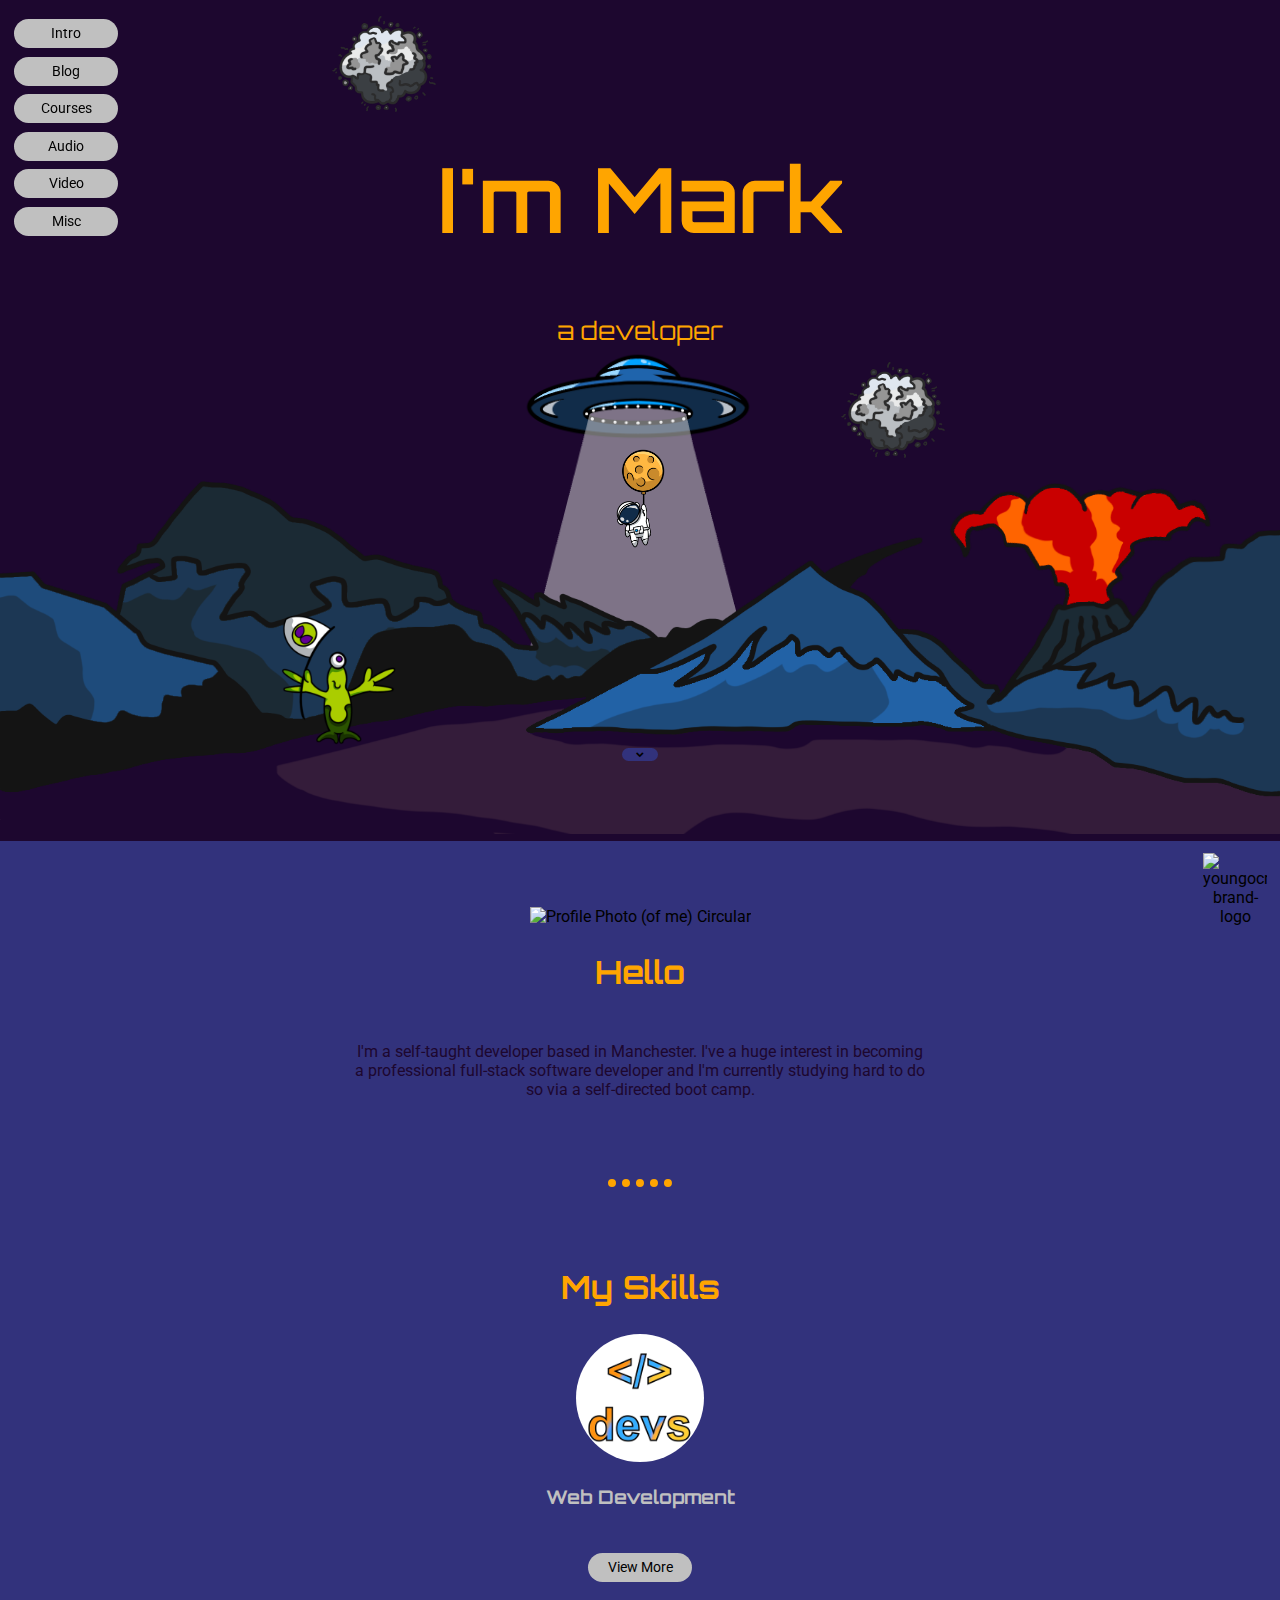
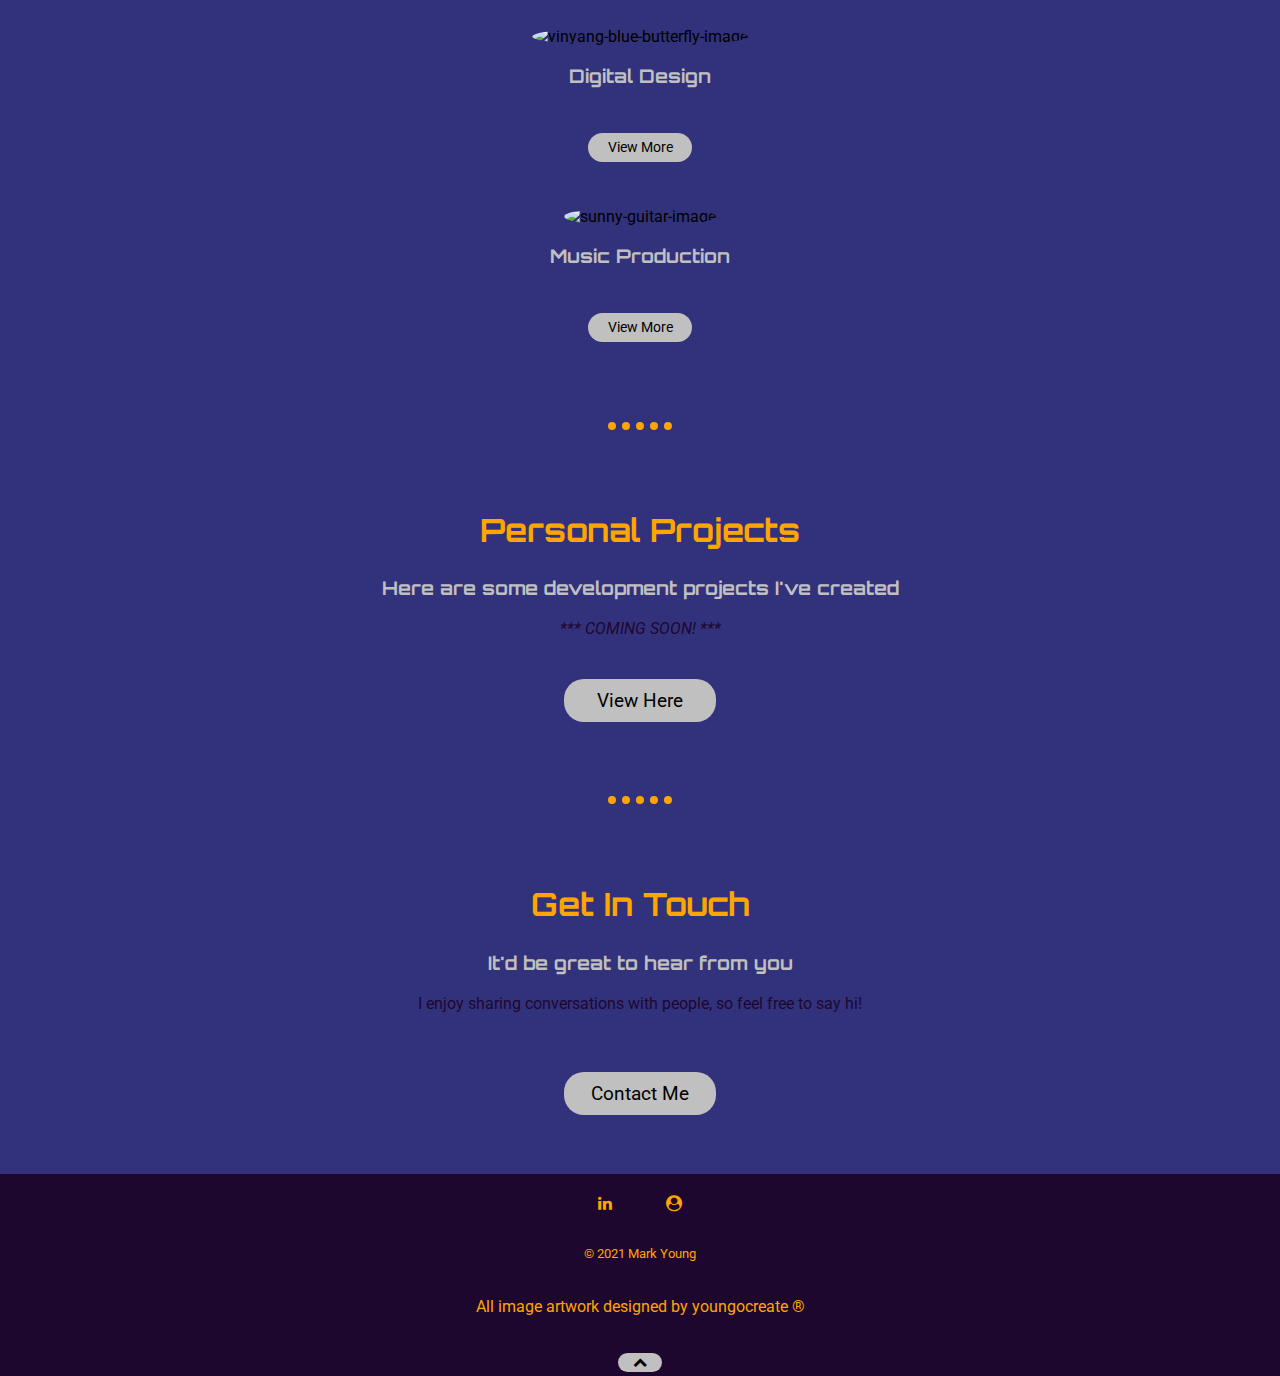
==== commit ef838a01: "Add files via upload" ====
--- a/index.html
+++ b/index.html
@@ -24,6 +24,27 @@
     <a class="buttonmiddle" href="#middle"><i class="fa fa-chevron-down"></i></a>
   </div>
   <div id="middle" class="middle-container">
+    <img class="youngocreate-brand-logo" src="images/youngocreate_brand_logo.png" alt="youngocreate-brand-logo">
+    <div class="navbar">
+      <div>
+        <a class="btn-intro" href="index.html#middle">Intro</a>
+      </div>
+      <div>
+        <a class="btn-blog" href="blog.html#middle">Blog</a>
+      </div>
+      <div>
+        <a class="btn-courses" href="courses.html#middle">Courses</a>
+      </div>
+      <div>
+        <a class="btn-audio" href="audio.html#middle">Audio</a>
+      </div>
+      <div>
+        <a class="btn-video" href="video.html#middle">Video</a>
+      </div>
+      <div>
+        <a class="btn-misc" href="misc.html#middle">Misc</a>
+      </div>
+    </div>
     <div class="profile">
       <img class="profile-pic" src="images/Profile_Photo_(Me)_Circular.png" width="200" height="200" alt="Profile Photo (of me) Circular">
       <h2>Hello</h2>
--- a/css/styles.css
+++ b/css/styles.css
@@ -144,10 +144,173 @@
   background-color: #32327c;
 }
 
+.navbar {
+  position: fixed;
+  top: 2%;
+  left: 1.1%;
+}
+
+/* youngocreate brand logo */
+
+.youngocreate-brand-logo {
+  width: 5%;
+  display: inline-block;
+  position: absolute;
+  margin: 0.9% auto -3.5% 44%;
+}
+
+/* nav-bar page buttons */
+
+/* intro button */
+
+.btn-intro {
+  color: black;
+  font-size: 0.9rem; /* originally 1.2rem */
+  padding: 6px 1px; /* originally 10px 25px */
+  border-radius: 20px;
+  border-width: thin;
+  border-color: silver;
+  background-color: silver;
+  flex: 1;
+  text-decoration: none;
+  display: inline-grid;
+  text-align: center;
+  width: 102px;
+  margin: 1.1% 90% 8% auto; /* originally 1.2% 1% 0 1% - and prior to being fixed 1.1% 90% 0.2% auto */
+}
+
+.btn-intro:hover {
+  background-color: orange;
+  transform-origin: center;
+  transform: scale(1.04);
+}
+
+/* blog button */
+
+.btn-blog {
+  color: black;
+  font-size: 0.9rem; /* originally 1.2rem */
+  padding: 6px 1px; /* originally 10px 25px */
+  border-radius: 20px;
+  border-width: thin;
+  border-color: silver;
+  background-color: silver;
+  flex: 1;
+  text-decoration: none;
+  display: inline-grid;
+  text-align: center;
+  width: 102px;
+  margin: 0.2% 90% 8% auto; /* originally 1.2% 1% 0 1% - and prior to being fixed 0.2% 90% 0.2% auto */
+}
+
+.btn-blog:hover {
+  background-color: orange;
+  transform-origin: center;
+  transform: scale(1.04);
+}
+
+/* courses button */
+
+.btn-courses {
+  color: black;
+  font-size: 0.9rem; /* originally 1.2rem */
+  padding: 6px 1px; /* originally 10px 25px */
+  border-radius: 20px;
+  border-width: thin;
+  border-color: silver;
+  background-color: silver;
+  flex: 1;
+  text-decoration: none;
+  display: inline-grid;
+  text-align: center;
+  width: 102px;
+  margin: 0.2% 90% 8% auto; /* originally 1.2% 1% 0 1% - and prior to being fixed 0.2% 90% 0.2% auto */
+}
+
+.btn-courses:hover {
+  background-color: orange;
+  transform-origin: center;
+  transform: scale(1.04);
+}
+
+/* audio button */
+
+.btn-audio {
+  color: black;
+  font-size: 0.9rem; /* originally 1.2rem */
+  padding: 6px 1px; /* originally 10px 25px */
+  border-radius: 20px;
+  border-width: thin;
+  border-color: silver;
+  background-color: silver;
+  flex: 1;
+  text-decoration: none;
+  display: inline-grid;
+  text-align: center;
+  width: 102px;
+  margin: 0.2% 90% 8% auto; /* originally 1.2% 1% 0 1% - and prior to being fixed 0.2% 90% 0.2% auto */
+}
+
+.btn-audio:hover {
+  background-color: orange;
+  transform-origin: center;
+  transform: scale(1.04);
+}
+
+/* video button */
+
+.btn-video {
+  color: black;
+  font-size: 0.9rem; /* originally 1.2rem */
+  padding: 6px 1px; /* originally 10px 25px */
+  border-radius: 20px;
+  border-width: thin;
+  border-color: silver;
+  background-color: silver;
+  flex: 1;
+  text-decoration: none;
+  display: inline-grid;
+  text-align: center;
+  width: 102px;
+  margin: 0.2% 90% 8% auto; /* originally 1.2% 1% 0 1% - and prior to being fixed 0.2% 90% 0.2% auto */
+}
+
+.btn-video:hover {
+  background-color: orange;
+  transform-origin: center;
+  transform: scale(1.04);
+}
+
+/* misc button */
+
+.btn-misc {
+  color: black;
+  font-size: 0.9rem; /* originally 1.2rem */
+  padding: 6px 1px; /* originally 10px 25px */
+  border-radius: 20px;
+  border-width: thin;
+  border-color: silver;
+  background-color: silver;
+  flex: 1;
+  text-decoration: none;
+  display: inline-grid;
+  text-align: center;
+  width: 102px;
+  margin: 0.2% 90% 8% auto; /* originally 1.2% 1% 0 1% - and prior to being fixed 0.2% 90% 0.2% auto */
+}
+
+.btn-misc:hover {
+  background-color: orange;
+  transform-origin: center;
+  transform: scale(1.04);
+}
+
 .profile-pic {
   width: 10%;
   height: 10%;
   padding-top: 65px;
+  position: relative;
+  margin: 0.05% auto 0 auto; /* originally -10.4% auto 0 auto prior to opting for a fixed navbar */
 }
 
 .intro-text {
@@ -165,7 +328,12 @@
 }
 
 .projects-page-header {
-  margin: 0 auto;
+  margin: -0.05% auto 0 auto; /* originally -10.5% auto 0 auto prior to opting for a fixed navbar */
+  padding-top: 2%;
+}
+
+.blog-page-header {
+  margin: -0.05% auto 0 auto; /* originally -10.5% auto 0 auto prior to opting for a fixed navbar */
   padding-top: 2%;
 }
 
@@ -202,6 +370,19 @@
   width: 45%;
 }
 
+.project-link {
+  color: #1d072f;
+}
+
+.project-link:hover {
+  color: silver;
+}
+
+.blog-text {
+  margin: 50px auto;
+  width: 45%;
+}
+
 .projects {
   padding: 0 0 5px 0;
 }
@@ -234,6 +415,8 @@
 
 .btn-view-more:hover {
   background-color: orange;
+  transform-origin: center;
+  transform: scale(1.04);
 }
 
 .btn-view-more-2 {
@@ -254,6 +437,8 @@
 
 .btn-view-more-2:hover {
   background-color: orange;
+  transform-origin: center;
+  transform: scale(1.04);
 }
 
 .btn-view-more-3 {
@@ -274,6 +459,8 @@
 
 .btn-view-more-3:hover {
   background-color: orange;
+  transform-origin: center;
+  transform: scale(1.04);
 }
 
 /* contact me button */
@@ -288,10 +475,16 @@
   background-color: silver;
   flex: 1;
   text-decoration: none;
+  display: inline-block;
+  text-align: center;
+  width: 102px;
+  margin: -0.5% auto -2% auto;
 }
 
 .btn-contact:hover {
   background-color: orange;
+  transform-origin: center;
+  transform: scale(1.04);
 }
 
 /* page navigation headers */
@@ -322,7 +515,7 @@
   color: black;
   font-size: 1.2rem;
   padding: 10px 14px;
-  border-radius: 20px;
+  border-radius: 1.625rem;
   border-width: thin;
   border-color: silver;
   background-color: silver;
@@ -334,13 +527,18 @@
 
 .btn-home:hover {
   background-color: orange;
+}
+
+.fa-home:hover {
+  transform-origin: center;
+  transform: scale(1.15);
 }
 
 .btn-previous {
   color: black;
   font-size: 1.18rem;
   padding: 10px 15.8px;
-  border-radius: 20px;
+  border-radius: 1.625rem;
   border-width: thin;
   border-color: silver;
   background-color: silver;
@@ -352,13 +550,18 @@
 
 .btn-previous:hover {
   background-color: orange;
+}
+
+.fa-chevron-left:hover {
+  transform-origin: center;
+  transform: scale(1.15);
 }
 
 .btn-next {
   color: black;
   font-size: 1.18rem;
   padding: 10px 15.5px;
-  border-radius: 20px;
+  border-radius: 1.625rem;
   border-width: thin;
   border-color: silver;
   background-color: silver;
@@ -371,6 +574,11 @@
 
 .btn-next:hover {
   background-color: orange;
+}
+
+.fa-chevron-right:hover {
+  transform-origin: center;
+  transform: scale(1.15);
 }
 
 /* bottom container */
@@ -392,6 +600,16 @@
   color: silver;
 }
 
+.fa-linkedin:hover {
+  transform-origin: center;
+  transform: scale(1.2);
+}
+
+.fa-user-circle:hover {
+  transform-origin: center;
+  transform: scale(1.15);
+}
+
 .copyright {
   color: orange;
   font-size: 0.8rem;
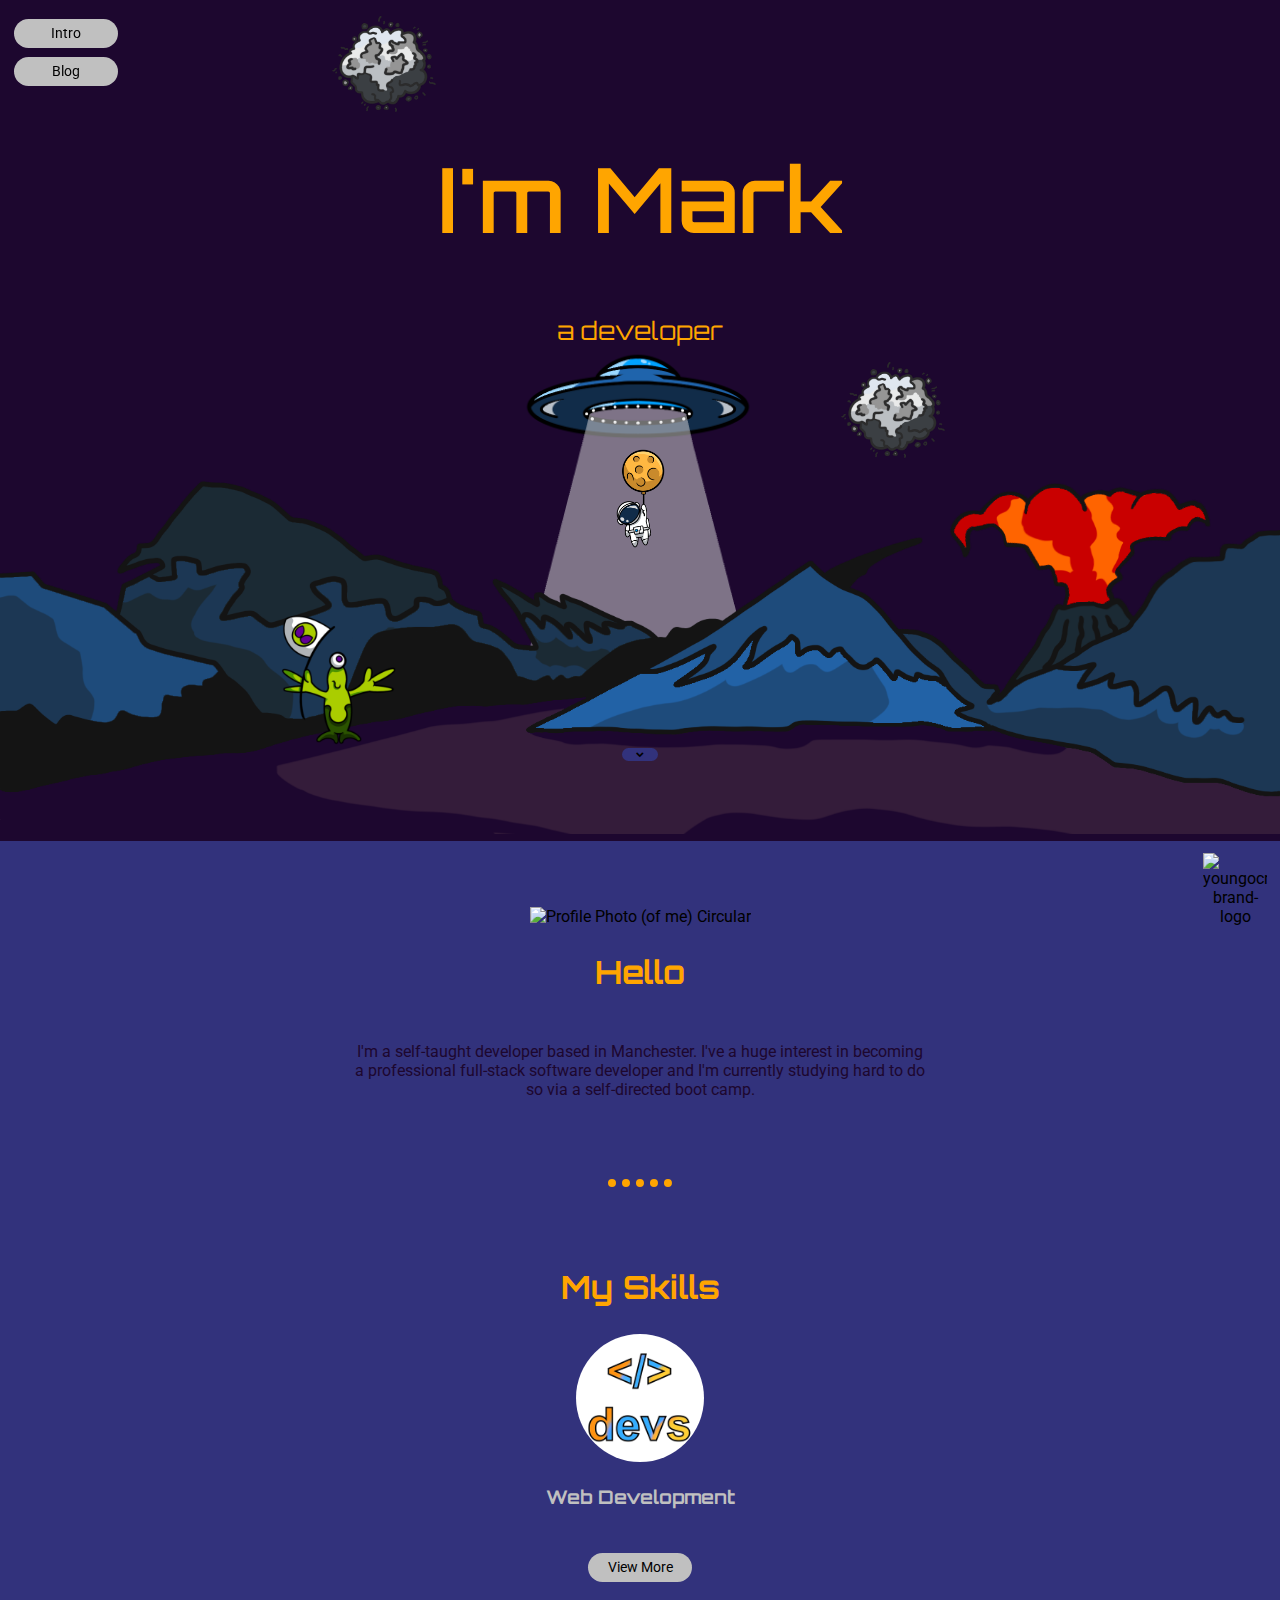
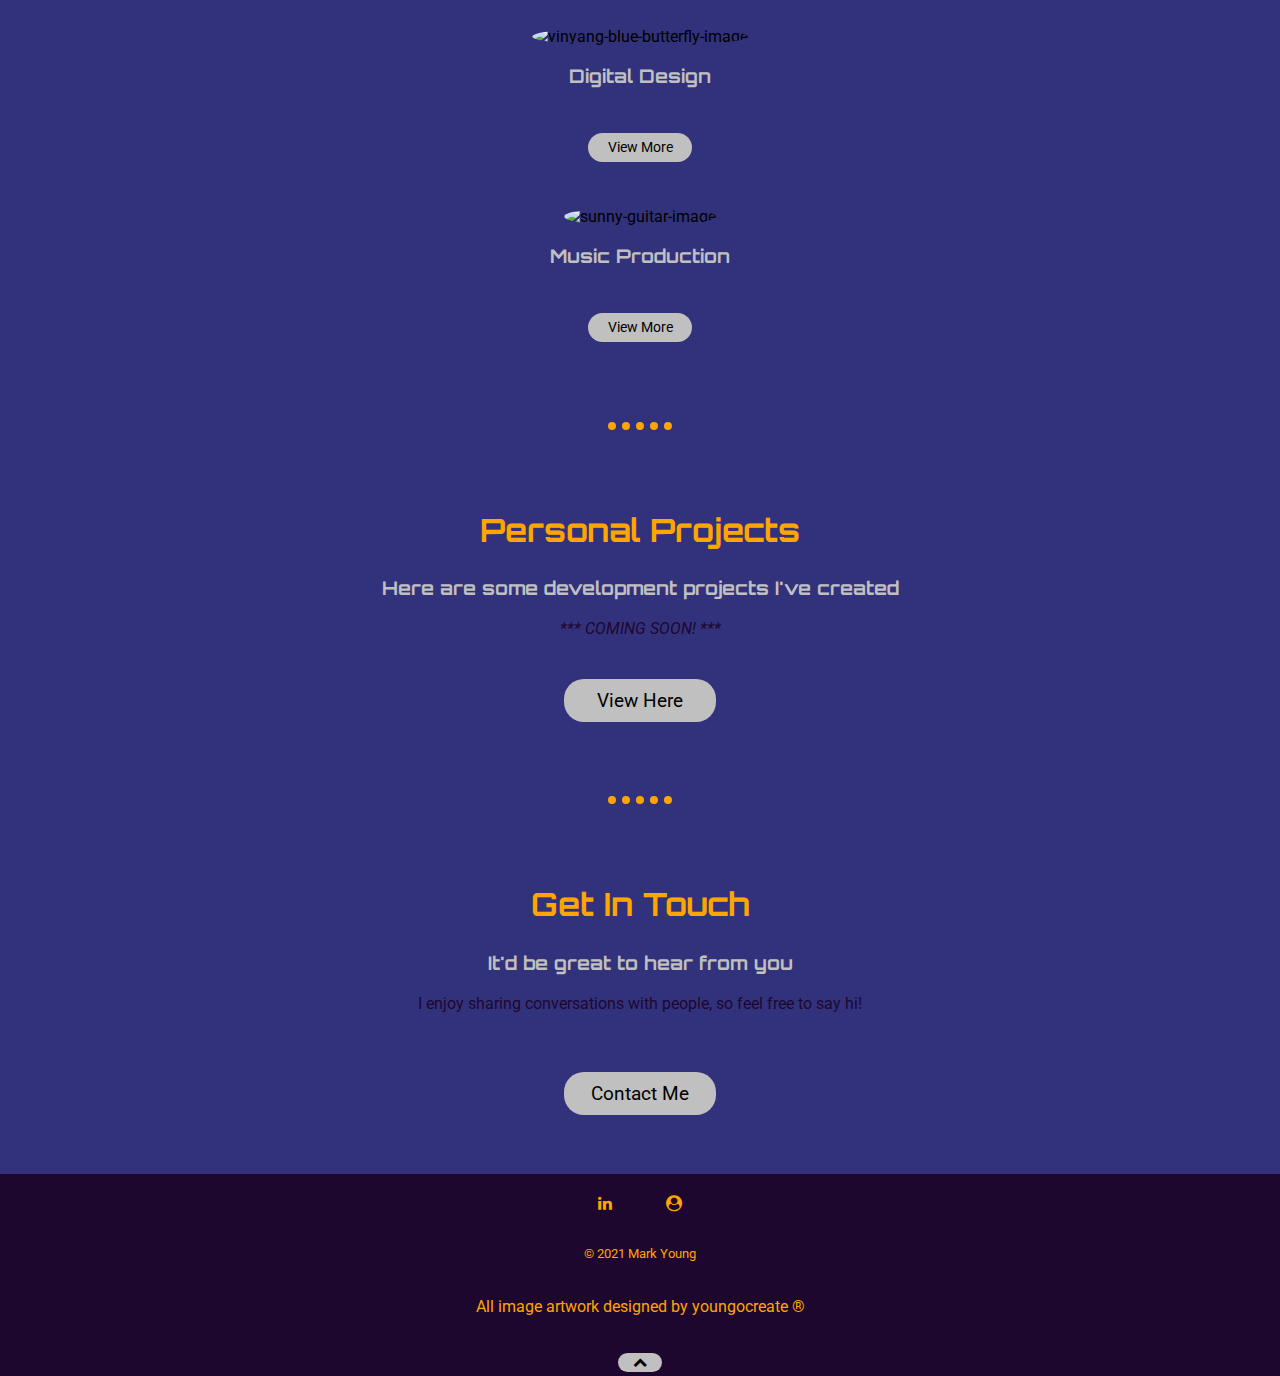
==== commit 6b6d3cd8: "Add files via upload" ====
--- a/index.html
+++ b/index.html
@@ -32,8 +32,8 @@
       <div>
         <a class="btn-blog" href="blog.html#middle">Blog</a>
       </div>
-      <div>
-        <a class="btn-courses" href="courses.html#middle">Courses</a>
+      <!-- <div>
+        <a class="btn-academics" href="academics.html#middle">Academics</a>
       </div>
       <div>
         <a class="btn-audio" href="audio.html#middle">Audio</a>
@@ -43,7 +43,7 @@
       </div>
       <div>
         <a class="btn-misc" href="misc.html#middle">Misc</a>
-      </div>
+      </div> -->
     </div>
     <div class="profile">
       <img class="profile-pic" src="images/Profile_Photo_(Me)_Circular.png" width="200" height="200" alt="Profile Photo (of me) Circular">
--- a/css/styles.css
+++ b/css/styles.css
@@ -209,9 +209,9 @@
   transform: scale(1.04);
 }
 
-/* courses button */
-
-.btn-courses {
+/* academics button */
+
+.btn-academics {
   color: black;
   font-size: 0.9rem; /* originally 1.2rem */
   padding: 6px 1px; /* originally 10px 25px */
@@ -227,7 +227,7 @@
   margin: 0.2% 90% 8% auto; /* originally 1.2% 1% 0 1% - and prior to being fixed 0.2% 90% 0.2% auto */
 }
 
-.btn-courses:hover {
+.btn-academics:hover {
   background-color: orange;
   transform-origin: center;
   transform: scale(1.04);
@@ -322,7 +322,7 @@
   margin: 0 auto;
 }
 
-.skills-numbered {
+.skills-page-header {
   margin: 0 auto;
   padding-top: 2%;
 }
